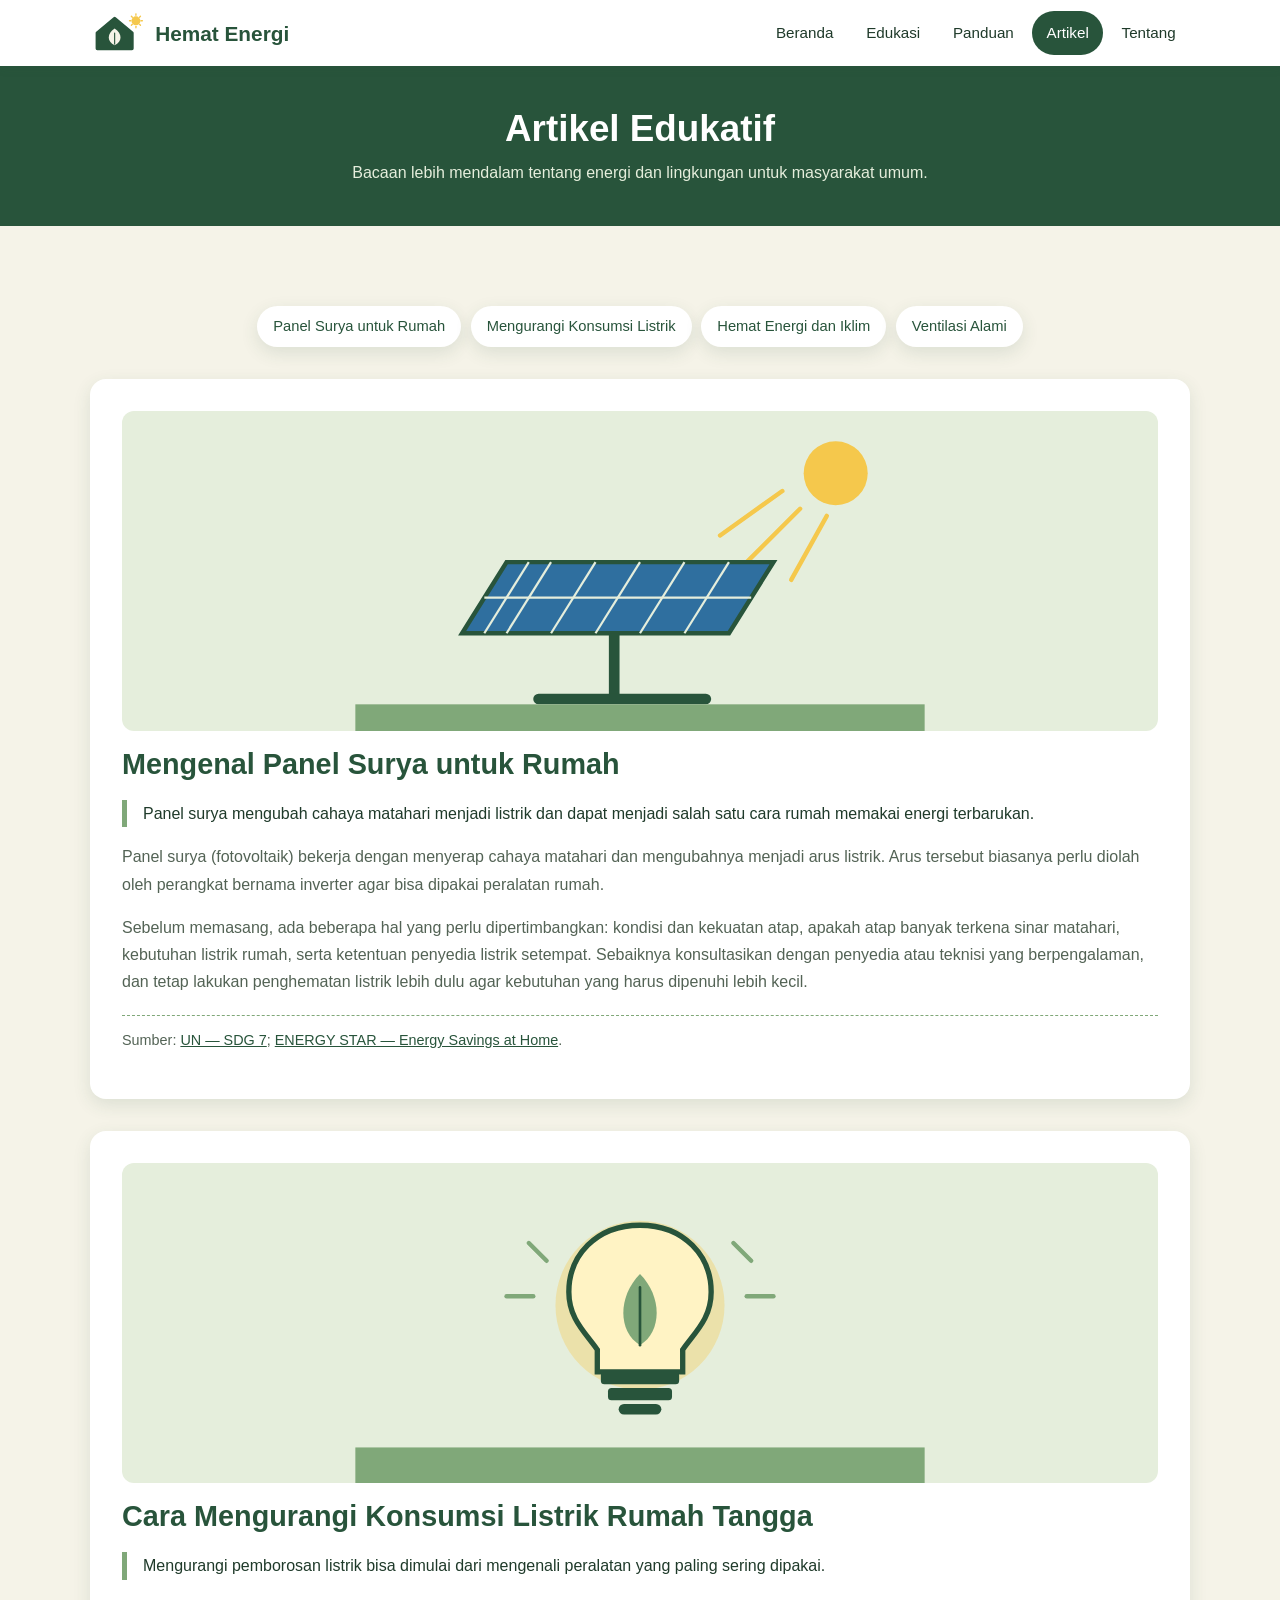
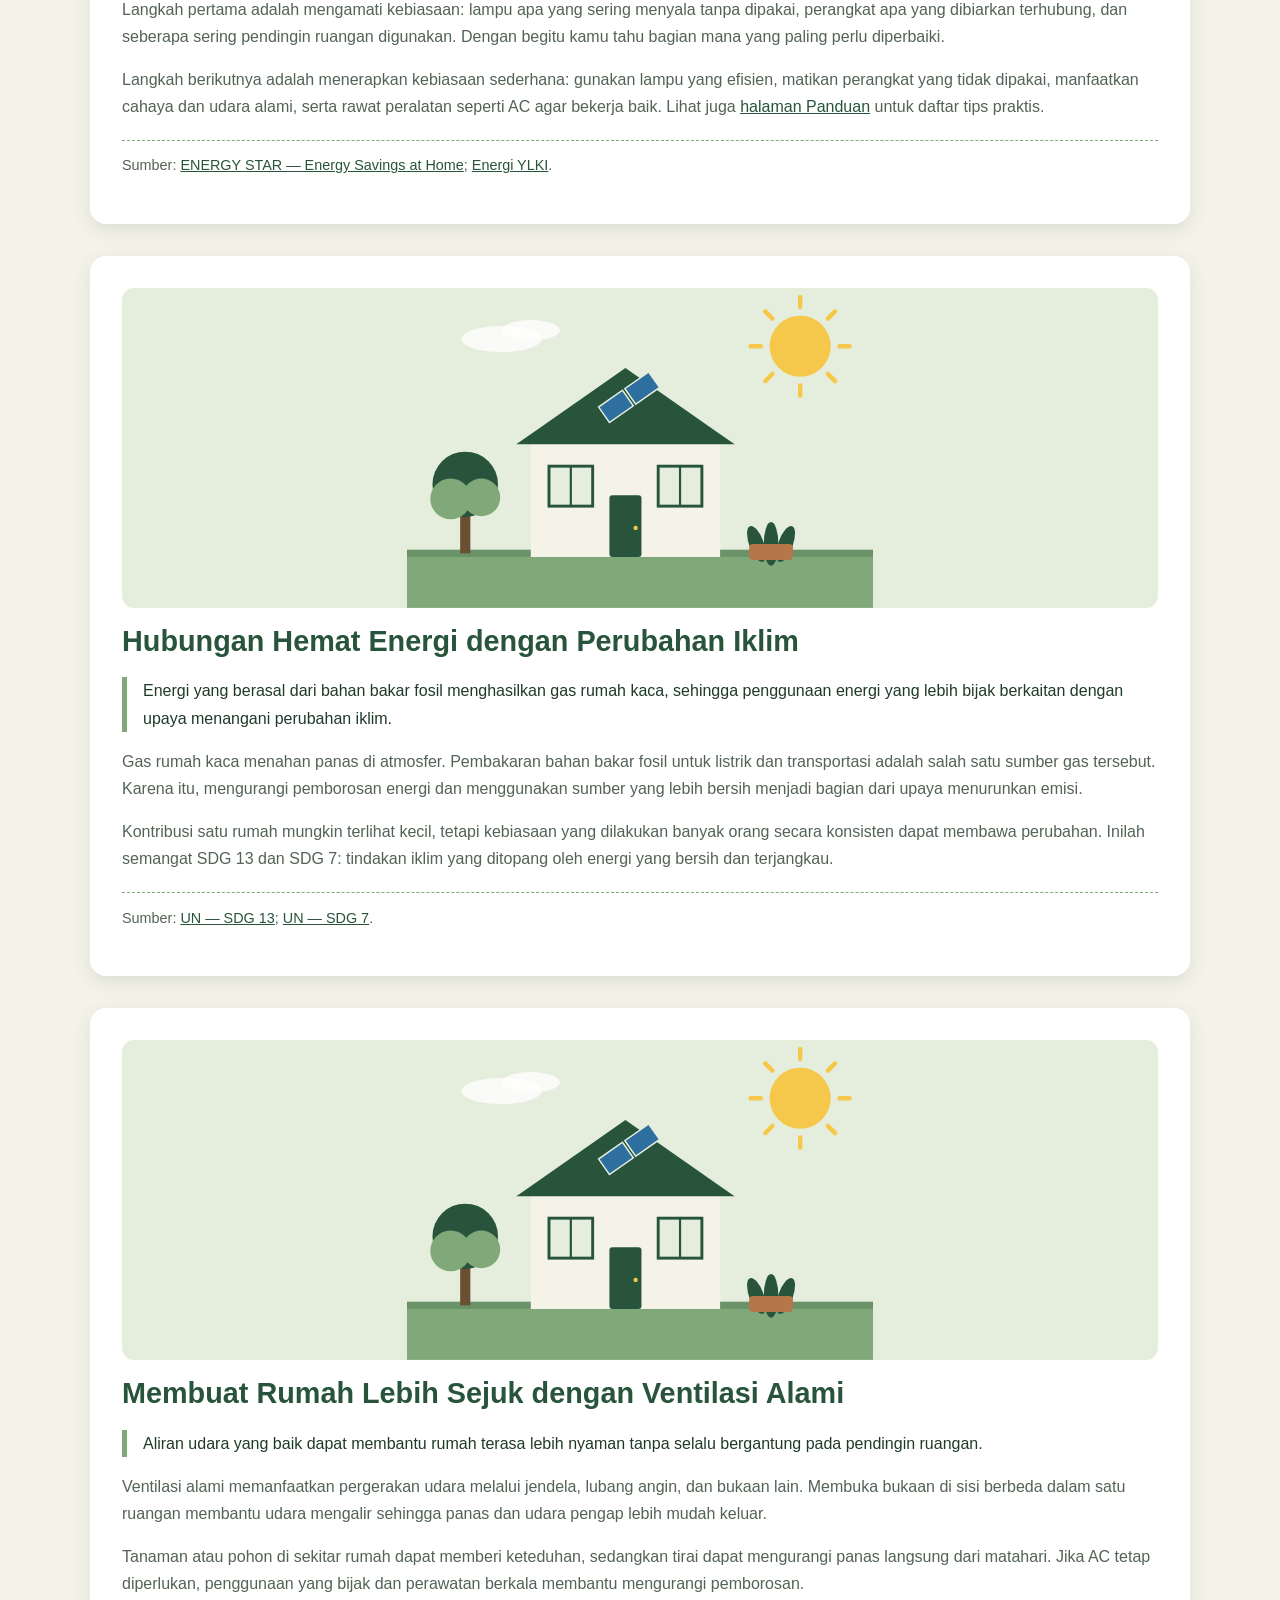
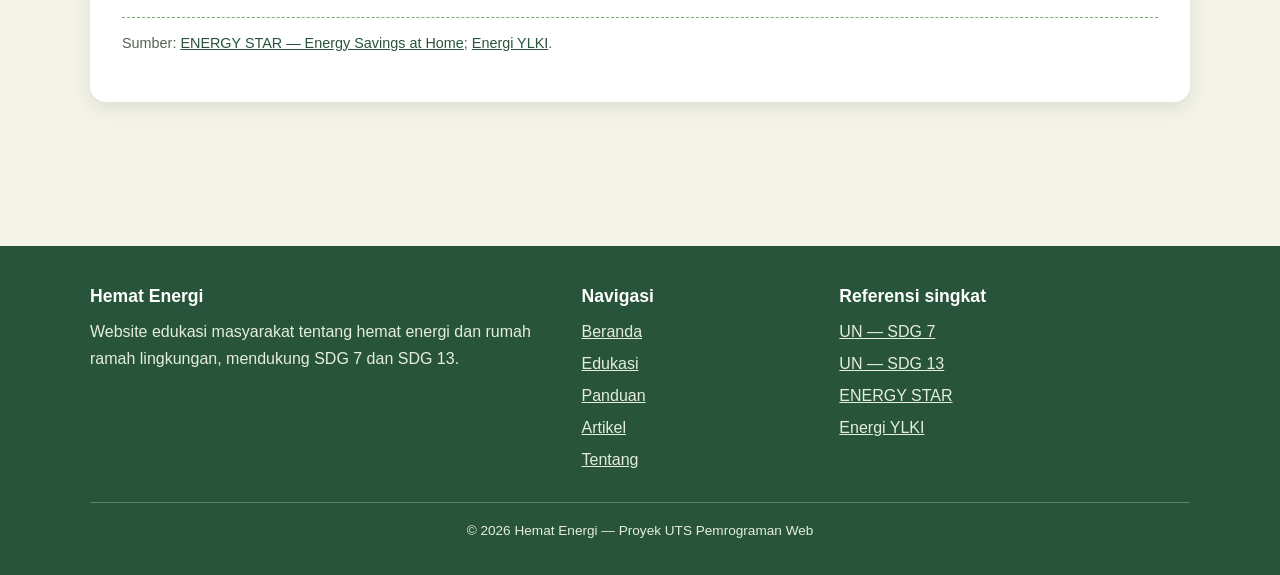
==== artikel.html @ 0019b397 "Add files via upload" ====
<!DOCTYPE html>
<html lang="id">
<head>
  <meta charset="UTF-8">
  <meta name="viewport" content="width=device-width, initial-scale=1.0">
  <meta name="description" content="Artikel edukatif: panel surya rumah, mengurangi konsumsi listrik, hemat energi dan perubahan iklim, ventilasi alami.">
  <title>Artikel — Hemat Energi</title>
  <link rel="icon" href="images/favicon.svg" type="image/svg+xml">
  <link rel="stylesheet" href="css/style.css">
</head>
<body>
  <a class="skip-link" href="#konten">Lewati ke konten utama</a>

  <header class="site-header">
    <div class="container header-inner">
      <a class="brand" href="index.html"><img src="images/logo.svg" alt="" width="56" height="40"><span>Hemat Energi</span></a>
      <nav aria-label="Navigasi utama">
        <ul class="nav-list">
          <li><a class="nav-link" href="index.html">Beranda</a></li>
          <li><a class="nav-link" href="edukasi.html">Edukasi</a></li>
          <li><a class="nav-link" href="panduan.html">Panduan</a></li>
          <li><a class="nav-link active" href="artikel.html" aria-current="page">Artikel</a></li>
          <li><a class="nav-link" href="tentang.html">Tentang</a></li>
        </ul>
      </nav>
    </div>
  </header>

  <main id="konten">
    <section class="page-banner">
      <div class="container">
        <h1>Artikel Edukatif</h1>
        <p>Bacaan lebih mendalam tentang energi dan lingkungan untuk masyarakat umum.</p>
      </div>
    </section>

    <section class="section">
      <div class="container">
        <ul class="toc" aria-label="Daftar artikel">
          <li><a href="#panel-surya">Panel Surya untuk Rumah</a></li>
          <li><a href="#kurangi-listrik">Mengurangi Konsumsi Listrik</a></li>
          <li><a href="#iklim">Hemat Energi dan Iklim</a></li>
          <li><a href="#ventilasi">Ventilasi Alami</a></li>
        </ul>

        <article class="article" id="panel-surya">
          <img src="images/solar-panel.svg" alt="Ilustrasi panel surya dengan sinar matahari" width="640" height="360" loading="lazy">
          <h2>Mengenal Panel Surya untuk Rumah</h2>
          <p class="summary">Panel surya mengubah cahaya matahari menjadi listrik dan dapat menjadi salah satu cara rumah memakai energi terbarukan.</p>
          <p>Panel surya (fotovoltaik) bekerja dengan menyerap cahaya matahari dan mengubahnya menjadi arus listrik. Arus tersebut biasanya perlu diolah oleh perangkat bernama inverter agar bisa dipakai peralatan rumah.</p>
          <p>Sebelum memasang, ada beberapa hal yang perlu dipertimbangkan: kondisi dan kekuatan atap, apakah atap banyak terkena sinar matahari, kebutuhan listrik rumah, serta ketentuan penyedia listrik setempat. Sebaiknya konsultasikan dengan penyedia atau teknisi yang berpengalaman, dan tetap lakukan penghematan listrik lebih dulu agar kebutuhan yang harus dipenuhi lebih kecil.</p>
          <p class="source">Sumber: <a href="https://sdgs.un.org/goals/goal7" target="_blank" rel="noopener">UN — SDG 7</a>; <a href="https://www.energystar.gov/saveathome" target="_blank" rel="noopener">ENERGY STAR — Energy Savings at Home</a>.</p>
        </article>

        <article class="article" id="kurangi-listrik">
          <img src="images/energy-saving.svg" alt="Ilustrasi lampu hemat energi dengan daun hijau" width="640" height="360" loading="lazy">
          <h2>Cara Mengurangi Konsumsi Listrik Rumah Tangga</h2>
          <p class="summary">Mengurangi pemborosan listrik bisa dimulai dari mengenali peralatan yang paling sering dipakai.</p>
          <p>Langkah pertama adalah mengamati kebiasaan: lampu apa yang sering menyala tanpa dipakai, perangkat apa yang dibiarkan terhubung, dan seberapa sering pendingin ruangan digunakan. Dengan begitu kamu tahu bagian mana yang paling perlu diperbaiki.</p>
          <p>Langkah berikutnya adalah menerapkan kebiasaan sederhana: gunakan lampu yang efisien, matikan perangkat yang tidak dipakai, manfaatkan cahaya dan udara alami, serta rawat peralatan seperti AC agar bekerja baik. Lihat juga <a href="panduan.html">halaman Panduan</a> untuk daftar tips praktis.</p>
          <p class="source">Sumber: <a href="https://www.energystar.gov/saveathome" target="_blank" rel="noopener">ENERGY STAR — Energy Savings at Home</a>; <a href="https://energi.ylki.or.id/" target="_blank" rel="noopener">Energi YLKI</a>.</p>
        </article>

        <article class="article" id="iklim">
          <img src="images/hero-house.svg" alt="Ilustrasi rumah ramah lingkungan dengan panel surya dan pohon" width="640" height="440" loading="lazy">
          <h2>Hubungan Hemat Energi dengan Perubahan Iklim</h2>
          <p class="summary">Energi yang berasal dari bahan bakar fosil menghasilkan gas rumah kaca, sehingga penggunaan energi yang lebih bijak berkaitan dengan upaya menangani perubahan iklim.</p>
          <p>Gas rumah kaca menahan panas di atmosfer. Pembakaran bahan bakar fosil untuk listrik dan transportasi adalah salah satu sumber gas tersebut. Karena itu, mengurangi pemborosan energi dan menggunakan sumber yang lebih bersih menjadi bagian dari upaya menurunkan emisi.</p>
          <p>Kontribusi satu rumah mungkin terlihat kecil, tetapi kebiasaan yang dilakukan banyak orang secara konsisten dapat membawa perubahan. Inilah semangat SDG 13 dan SDG 7: tindakan iklim yang ditopang oleh energi yang bersih dan terjangkau.</p>
          <p class="source">Sumber: <a href="https://sdgs.un.org/goals/goal13" target="_blank" rel="noopener">UN — SDG 13</a>; <a href="https://sdgs.un.org/goals/goal7" target="_blank" rel="noopener">UN — SDG 7</a>.</p>
        </article>

        <article class="article" id="ventilasi">
          <img src="images/hero-house.svg" alt="Ilustrasi rumah dengan jendela dan pepohonan di sekitarnya" width="640" height="440" loading="lazy">
          <h2>Membuat Rumah Lebih Sejuk dengan Ventilasi Alami</h2>
          <p class="summary">Aliran udara yang baik dapat membantu rumah terasa lebih nyaman tanpa selalu bergantung pada pendingin ruangan.</p>
          <p>Ventilasi alami memanfaatkan pergerakan udara melalui jendela, lubang angin, dan bukaan lain. Membuka bukaan di sisi berbeda dalam satu ruangan membantu udara mengalir sehingga panas dan udara pengap lebih mudah keluar.</p>
          <p>Tanaman atau pohon di sekitar rumah dapat memberi keteduhan, sedangkan tirai dapat mengurangi panas langsung dari matahari. Jika AC tetap diperlukan, penggunaan yang bijak dan perawatan berkala membantu mengurangi pemborosan.</p>
          <p class="source">Sumber: <a href="https://www.energystar.gov/saveathome" target="_blank" rel="noopener">ENERGY STAR — Energy Savings at Home</a>; <a href="https://energi.ylki.or.id/" target="_blank" rel="noopener">Energi YLKI</a>.</p>
        </article>
      </div>
    </section>
  </main>

  <footer class="site-footer">
    <div class="container">
      <div class="footer-grid">
        <div>
          <h2>Hemat Energi</h2>
          <p>Website edukasi masyarakat tentang hemat energi dan rumah ramah lingkungan, mendukung SDG 7 dan SDG 13.</p>
        </div>
        <nav aria-label="Navigasi footer">
          <h2>Navigasi</h2>
          <ul class="footer-links">
            <li><a href="index.html">Beranda</a></li>
            <li><a href="edukasi.html">Edukasi</a></li>
            <li><a href="panduan.html">Panduan</a></li>
            <li><a href="artikel.html">Artikel</a></li>
            <li><a href="tentang.html">Tentang</a></li>
          </ul>
        </nav>
        <div>
          <h2>Referensi singkat</h2>
          <ul class="footer-links">
            <li><a href="https://sdgs.un.org/goals/goal7" target="_blank" rel="noopener">UN — SDG 7</a></li>
            <li><a href="https://sdgs.un.org/goals/goal13" target="_blank" rel="noopener">UN — SDG 13</a></li>
            <li><a href="https://www.energystar.gov/saveathome" target="_blank" rel="noopener">ENERGY STAR</a></li>
            <li><a href="https://energi.ylki.or.id/" target="_blank" rel="noopener">Energi YLKI</a></li>
          </ul>
        </div>
      </div>
      <p class="footer-bottom">© 2026 Hemat Energi — Proyek UTS Pemrograman Web</p>
    </div>
  </footer>
</body>
</html>
---- css/style.css ----
/* ==========================================================
   Hemat Energi - style.css
   Pendekatan mobile-first: gaya dasar untuk layar kecil,
   lalu diperluas dengan media query min-width.
   ========================================================== */

/* 1. CSS VARIABLES: nilai desain yang dipakai berulang */
:root {
  --green-dark: #28543B;
  --green-leaf: #80A879;
  --green-light: #E5EEDC;
  --cream: #F5F3E8;
  --white: #FFFFFF;
  --text: #536355;
  --text-strong: #1F3A2A;
  --radius: 16px;
  --shadow: 0 6px 18px rgba(40, 84, 59, 0.12);
  --shadow-hover: 0 10px 24px rgba(40, 84, 59, 0.2);
  --font: "Poppins", Arial, Helvetica, sans-serif;
  --space: 1.25rem;
}

/* 2. RESET SEDERHANA */
*, *::before, *::after { box-sizing: border-box; }
html { scroll-behavior: smooth; }
body {
  margin: 0;
  font-family: var(--font);
  font-size: 1rem;
  line-height: 1.7;
  color: var(--text);
  background: var(--cream);
}
img { max-width: 100%; height: auto; display: block; }
h1, h2, h3 { color: var(--green-dark); line-height: 1.25; margin: 0 0 0.6em; }
h1 { font-size: 1.9rem; }
h2 { font-size: 1.5rem; }
h3 { font-size: 1.15rem; }
p { margin: 0 0 1em; }
a { color: var(--green-dark); }
ul { padding-left: 1.2rem; }

/* Fokus keyboard yang jelas */
a:focus-visible, button:focus-visible, summary:focus-visible, input:focus-visible {
  outline: 3px solid var(--green-dark);
  outline-offset: 3px;
  border-radius: 6px;
}

/* 3. LAYOUT UMUM */
.container { width: 100%; max-width: 1140px; margin: 0 auto; padding: 0 var(--space); }
.section { padding: 3rem 0; }
.section-alt { background: var(--green-light); }
.section-title { text-align: center; margin-bottom: 2rem; }
.section-title p { max-width: 640px; margin: 0 auto; }
.eyebrow {
  display: inline-block; font-size: 0.8rem; font-weight: 700; letter-spacing: 0.08em;
  text-transform: uppercase; color: var(--green-leaf); margin-bottom: 0.4rem;
}
.skip-link {
  position: absolute; left: -999px; top: 0; background: var(--green-dark);
  color: var(--white); padding: 0.6rem 1rem; z-index: 100;
}
.skip-link:focus { left: 0; }

/* 4. HEADER & NAVIGASI (Flexbox) */
.site-header {
  background: var(--white); position: sticky; top: 0; z-index: 50;
  box-shadow: 0 2px 10px rgba(40, 84, 59, 0.1);
}
.header-inner {
  display: flex; flex-direction: column; align-items: center; gap: 0.5rem; padding-top: 0.7rem; padding-bottom: 0.7rem;
}
.brand img { width: auto; height: 40px; }
.brand {
  display: flex; align-items: center; gap: 0.6rem; text-decoration: none;
  font-weight: 700; font-size: 1.3rem; color: var(--green-dark);
}
.nav-list {
  list-style: none; margin: 0; padding: 0;
  display: flex; flex-wrap: wrap; justify-content: center; gap: 0.25rem;
}
.nav-link {
  display: block; padding: 0.55rem 0.9rem; min-height: 44px; line-height: 1.7;
  text-decoration: none; font-weight: 500; font-size: 0.95rem;
  color: var(--text-strong); border-radius: 999px; transition: background 0.2s, color 0.2s;
}
.nav-link:hover { background: var(--green-light); }
.nav-link.active { background: var(--green-dark); color: var(--white); }

/* 5. TOMBOL */
.btn {
  display: inline-block; padding: 0.8rem 1.6rem; min-height: 44px;
  border-radius: 999px; font-weight: 600; text-decoration: none;
  border: 2px solid var(--green-dark); transition: transform 0.2s, background 0.2s, color 0.2s, box-shadow 0.2s;
}
.btn-primary { background: var(--green-dark); color: var(--white); }
.btn-primary:hover { background: #1d3f2c; transform: translateY(-2px); box-shadow: var(--shadow-hover); }
.btn-outline { background: transparent; color: var(--green-dark); }
.btn-outline:hover { background: var(--green-dark); color: var(--white); transform: translateY(-2px); }
.btn-row { display: flex; flex-wrap: wrap; gap: 0.8rem; margin-top: 1.2rem; }

/* 6. HERO (Grid) */
.hero { background: linear-gradient(180deg, var(--green-light), var(--cream)); padding: 2.5rem 0 3rem; }
.hero-grid { display: grid; grid-template-columns: 1fr; gap: 2rem; align-items: center; }
.hero h1 { font-size: 2.2rem; }
.hero p.lead { font-size: 1.1rem; }
.hero-img { border-radius: var(--radius); box-shadow: var(--shadow); background: var(--white); }

/* Banner judul halaman dalam */
.page-banner { background: var(--green-dark); color: var(--white); padding: 2.5rem 0; text-align: center; }
.page-banner h1 { color: var(--white); margin-bottom: 0.4rem; }
.page-banner p { margin: 0 auto; max-width: 640px; color: var(--green-light); }

/* 7. KARTU (Grid) */
.grid { display: grid; gap: 1.5rem; grid-template-columns: 1fr; }
.card {
  background: var(--white); border-radius: var(--radius); padding: 1.5rem;
  box-shadow: var(--shadow); transition: transform 0.25s, box-shadow 0.25s;
}
.card:hover { transform: translateY(-4px); box-shadow: var(--shadow-hover); }
.card-icon {
  display: inline-flex; align-items: center; justify-content: center;
  width: 56px; height: 56px; font-size: 1.7rem; border-radius: 50%;
  background: var(--green-light); margin-bottom: 0.8rem;
}
.card img { border-radius: 12px; margin-bottom: 1rem; width: 100%; }
.card p:last-child { margin-bottom: 0; }

/* Kartu SDG */
.sdg-card { border-left: 8px solid var(--green-leaf); }
.sdg-number {
  display: inline-block; background: var(--green-dark); color: var(--white);
  font-weight: 700; padding: 0.15rem 0.8rem; border-radius: 999px; font-size: 0.85rem; margin-bottom: 0.6rem;
}

/* Pengantar 2 kolom */
.split { display: grid; grid-template-columns: 1fr; gap: 2rem; align-items: center; }
.split img { border-radius: var(--radius); box-shadow: var(--shadow); background: var(--white); }

/* Ajakan bertindak */
.cta {
  background: var(--green-dark); color: var(--green-light); text-align: center;
  border-radius: var(--radius); padding: 2.5rem 1.5rem;
}
.cta h2 { color: var(--white); }

/* 8. HALAMAN PANDUAN */
.tip-group { margin-bottom: 2.5rem; }
.tip-group h2 { display: flex; align-items: center; gap: 0.6rem; }
.tip-card h3 { margin-bottom: 0.3rem; }

.checklist { list-style: none; padding: 0; margin: 0; }
.checklist li { margin-bottom: 0.4rem; }
.checklist label {
  display: flex; align-items: flex-start; gap: 0.8rem; background: var(--white);
  padding: 0.9rem 1rem; border-radius: 12px; box-shadow: var(--shadow); cursor: pointer; min-height: 44px;
}
.checklist input { width: 22px; height: 22px; margin-top: 0.2rem; accent-color: var(--green-dark); flex-shrink: 0; }
.checklist input:checked + span { text-decoration: line-through; color: var(--green-leaf); }
.note {
  background: var(--green-light); border-left: 6px solid var(--green-leaf);
  padding: 0.8rem 1rem; border-radius: 8px; font-size: 0.92rem; margin-top: 1rem;
}

/* 9. HALAMAN ARTIKEL */
.toc { display: flex; flex-wrap: wrap; gap: 0.6rem; justify-content: center; margin-bottom: 2rem; padding: 0; list-style: none; }
.toc a {
  display: block; padding: 0.5rem 1rem; background: var(--white); border-radius: 999px;
  text-decoration: none; box-shadow: var(--shadow); font-size: 0.92rem; transition: background 0.2s;
}
.toc a:hover { background: var(--green-light); }
.article {
  background: var(--white); border-radius: var(--radius); box-shadow: var(--shadow);
  padding: 1.5rem; margin-bottom: 2rem; scroll-margin-top: 150px;
}
.article img { border-radius: 12px; margin-bottom: 1rem; width: 100%; max-height: 320px; object-fit: contain; background: var(--green-light); }
.article .summary { font-weight: 500; color: var(--text-strong); border-left: 5px solid var(--green-leaf); padding-left: 1rem; }
.article .source { font-size: 0.9rem; border-top: 1px dashed var(--green-leaf); padding-top: 0.8rem; margin-top: 1.2rem; }

/* FAQ dengan details/summary */
details {
  background: var(--white); border-radius: 12px; box-shadow: var(--shadow);
  margin-bottom: 0.8rem; padding: 0 1.2rem;
}
summary { cursor: pointer; font-weight: 600; color: var(--green-dark); padding: 1rem 0; min-height: 44px; }
details[open] summary { border-bottom: 1px solid var(--green-light); margin-bottom: 0.8rem; }

/* 10. HALAMAN TENTANG */
.member-card { text-align: center; }
.avatar {
  width: 72px; height: 72px; border-radius: 50%; background: var(--green-light);
  display: flex; align-items: center; justify-content: center; font-size: 2rem; margin: 0 auto 0.8rem;
}
.table-wrap { overflow-x: auto; }
table { width: 100%; border-collapse: collapse; background: var(--white); border-radius: 12px; overflow: hidden; box-shadow: var(--shadow); }
th, td { text-align: left; padding: 0.8rem 1rem; border-bottom: 1px solid var(--green-light); vertical-align: top; }
th { background: var(--green-dark); color: var(--white); }
.ref-list li { margin-bottom: 0.6rem; overflow-wrap: anywhere; }

/* 11. FOOTER */
.site-footer { background: var(--green-dark); color: var(--green-light); padding: 2.5rem 0 1.2rem; margin-top: 3rem; }
.site-footer h2 { color: var(--white); font-size: 1.1rem; }
.site-footer a { color: var(--green-light); }
.site-footer a:hover { color: var(--white); }
.footer-grid { display: grid; grid-template-columns: 1fr; gap: 1.5rem; }
.footer-links { list-style: none; padding: 0; margin: 0; }
.footer-links li { margin-bottom: 0.3rem; }
.footer-bottom { border-top: 1px solid rgba(229, 238, 220, 0.3); margin-top: 1.5rem; padding-top: 1rem; font-size: 0.85rem; text-align: center; }
.site-footer .container > .footer-grid a { overflow-wrap: anywhere; }

/* ==========================================================
   MEDIA QUERIES
   ========================================================== */

/* Tablet (>= 768px) */
@media (min-width: 768px) {
  h1 { font-size: 2.3rem; }
  h2 { font-size: 1.8rem; }
  .header-inner { flex-direction: row; justify-content: space-between; }
  .grid-2 { grid-template-columns: repeat(2, 1fr); }
  .grid-3 { grid-template-columns: repeat(2, 1fr); }
  .grid-4 { grid-template-columns: repeat(2, 1fr); }
  .split { grid-template-columns: 1fr 1fr; }
  .footer-grid { grid-template-columns: repeat(2, 1fr); }
  .article { padding: 2rem; }
  .hero h1 { font-size: 2.6rem; }
}

/* Desktop (>= 1024px) */
@media (min-width: 1024px) {
  .hero-grid { grid-template-columns: 1.1fr 1fr; }
  .hero h1 { font-size: 3rem; }
  .grid-3 { grid-template-columns: repeat(3, 1fr); }
  .grid-4 { grid-template-columns: repeat(4, 1fr); }
  .footer-grid { grid-template-columns: 2fr 1fr 1.5fr; }
  .section { padding: 4rem 0; }
}

/* Layar sangat kecil (<= 380px) */
@media (max-width: 380px) {
  .hero h1 { font-size: 1.9rem; }
  .nav-link { padding: 0.5rem 0.7rem; font-size: 0.9rem; }
}

/* ==========================================================
   TRANSISI & ANIMASI HALUS (CSS murni, tanpa JavaScript)
   ========================================================== */

/* Keyframes dasar: muncul sambil naik sedikit */
@keyframes fade-in {
  from { opacity: 0; }
  to   { opacity: 1; }
}
/* Memakai properti `translate` dan `scale` (bukan `transform`) agar tidak
   menimpa efek hover kartu yang memakai `transform`. */
@keyframes fade-up {
  from { opacity: 0; translate: 0 24px; }
  to   { opacity: 1; translate: 0 0; }
}
@keyframes fade-scale {
  from { opacity: 0; scale: 0.96; }
  to   { opacity: 1; scale: 1; }
}

/* Halaman muncul perlahan saat dibuka */
body { animation: fade-in 0.5s ease-out both; }

/* Hero: elemen muncul berurutan */
.hero .eyebrow,
.hero h1,
.hero p.lead,
.hero .btn-row,
.page-banner h1,
.page-banner p { animation: fade-up 0.7s ease-out both; }
.hero .eyebrow { animation-delay: 0.05s; }
.hero h1, .page-banner h1 { animation-delay: 0.15s; }
.hero p.lead, .page-banner p { animation-delay: 0.3s; }
.hero .btn-row { animation-delay: 0.45s; }
.hero-img { animation: fade-scale 0.9s ease-out 0.3s both; }

/* Transisi pada elemen interaktif */
.nav-link { transition: background 0.3s ease, color 0.3s ease, transform 0.2s ease; }
.nav-link:hover { transform: translateY(-1px); }
.brand img { transition: transform 0.4s ease; }
.brand:hover img { transform: rotate(-8deg) scale(1.08); }
.card-icon { transition: transform 0.3s ease, background 0.3s ease; }
.card:hover .card-icon { transform: scale(1.1) rotate(-4deg); background: var(--green-leaf); }
.card img, .split img, .article img { transition: transform 0.5s ease; }
.card:hover img { transform: scale(1.03); }
.toc a { transition: background 0.25s ease, transform 0.25s ease; }
.toc a:hover { transform: translateY(-2px); }
.checklist label { transition: background 0.25s ease, transform 0.2s ease; }
.checklist label:hover { background: var(--green-light); transform: translateX(4px); }
.checklist span { transition: color 0.3s ease; }
.site-footer a { transition: color 0.2s ease; }
.btn:active { transform: translateY(0) scale(0.98); }

/* FAQ: tanda panah berputar saat dibuka */
summary { list-style: none; display: flex; justify-content: space-between; align-items: center; gap: 1rem; }
summary::-webkit-details-marker { display: none; }
summary::after {
  content: "+"; font-size: 1.4rem; line-height: 1; color: var(--green-leaf);
  transition: transform 0.3s ease;
}
details[open] summary::after { transform: rotate(45deg); }

/* FAQ: isi membuka dengan halus (browser yang mendukung; lainnya tetap berfungsi biasa) */
@supports (interpolate-size: allow-keywords) {
  details { interpolate-size: allow-keywords; }
  details::details-content {
    block-size: 0; overflow: clip; opacity: 0;
    transition: block-size 0.35s ease, opacity 0.35s ease, content-visibility 0.35s allow-discrete;
  }
  details[open]::details-content { block-size: auto; opacity: 1; }
}

/* Konten muncul saat di-scroll (browser yang mendukung scroll-driven animation) */
@supports (animation-timeline: view()) {
  .section-title,
  .card,
  .article,
  .split > *,
  .cta,
  .checklist li,
  .tip-group > h2 {
    animation: fade-up linear both;
    animation-timeline: view();
    animation-range: entry 0% entry 35%;
  }
  /* Elemen di bagian atas halaman yang sudah terlihat tetap tampil normal */
  .hero .card, .page-banner .card { animation: none; }
}

/* Hormati preferensi pengurangan animasi */
@media (prefers-reduced-motion: reduce) {
  *, *::before, *::after {
    transition: none !important;
    animation: none !important;
    scroll-behavior: auto !important;
  }
}
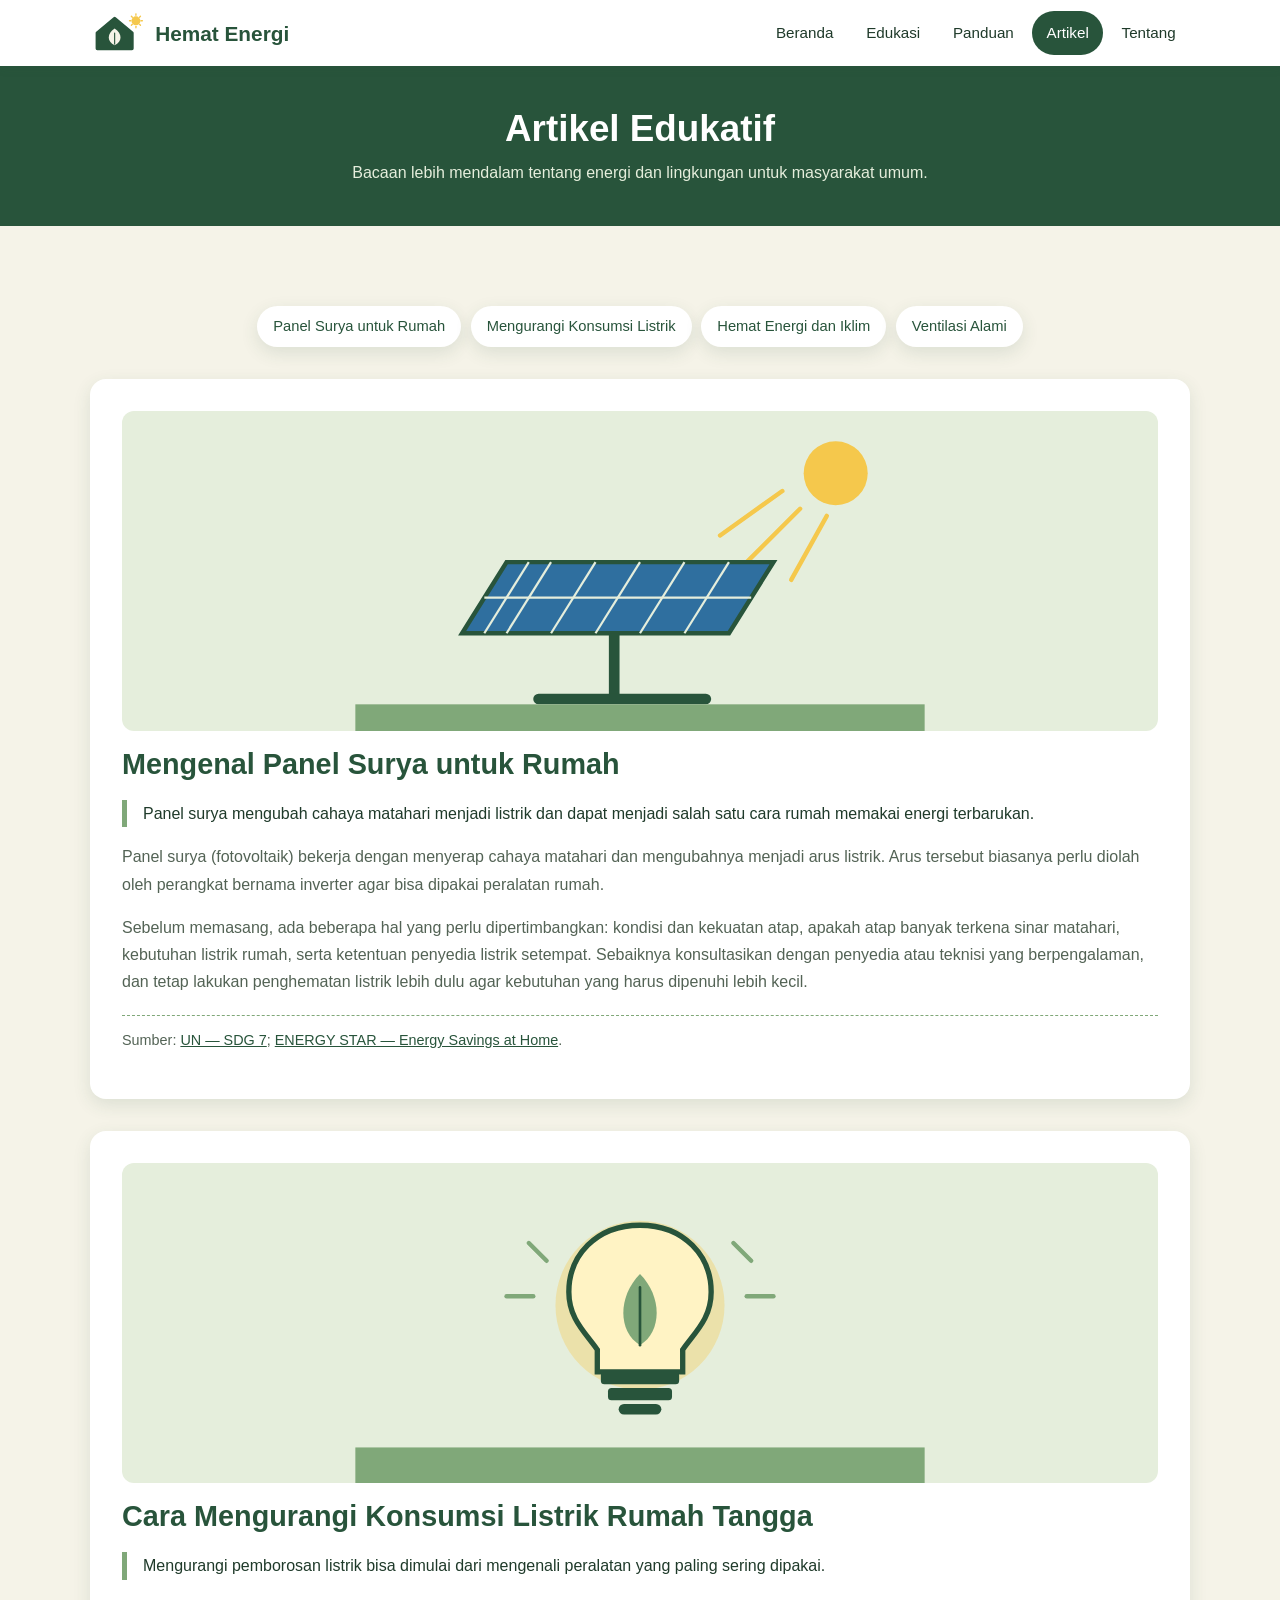
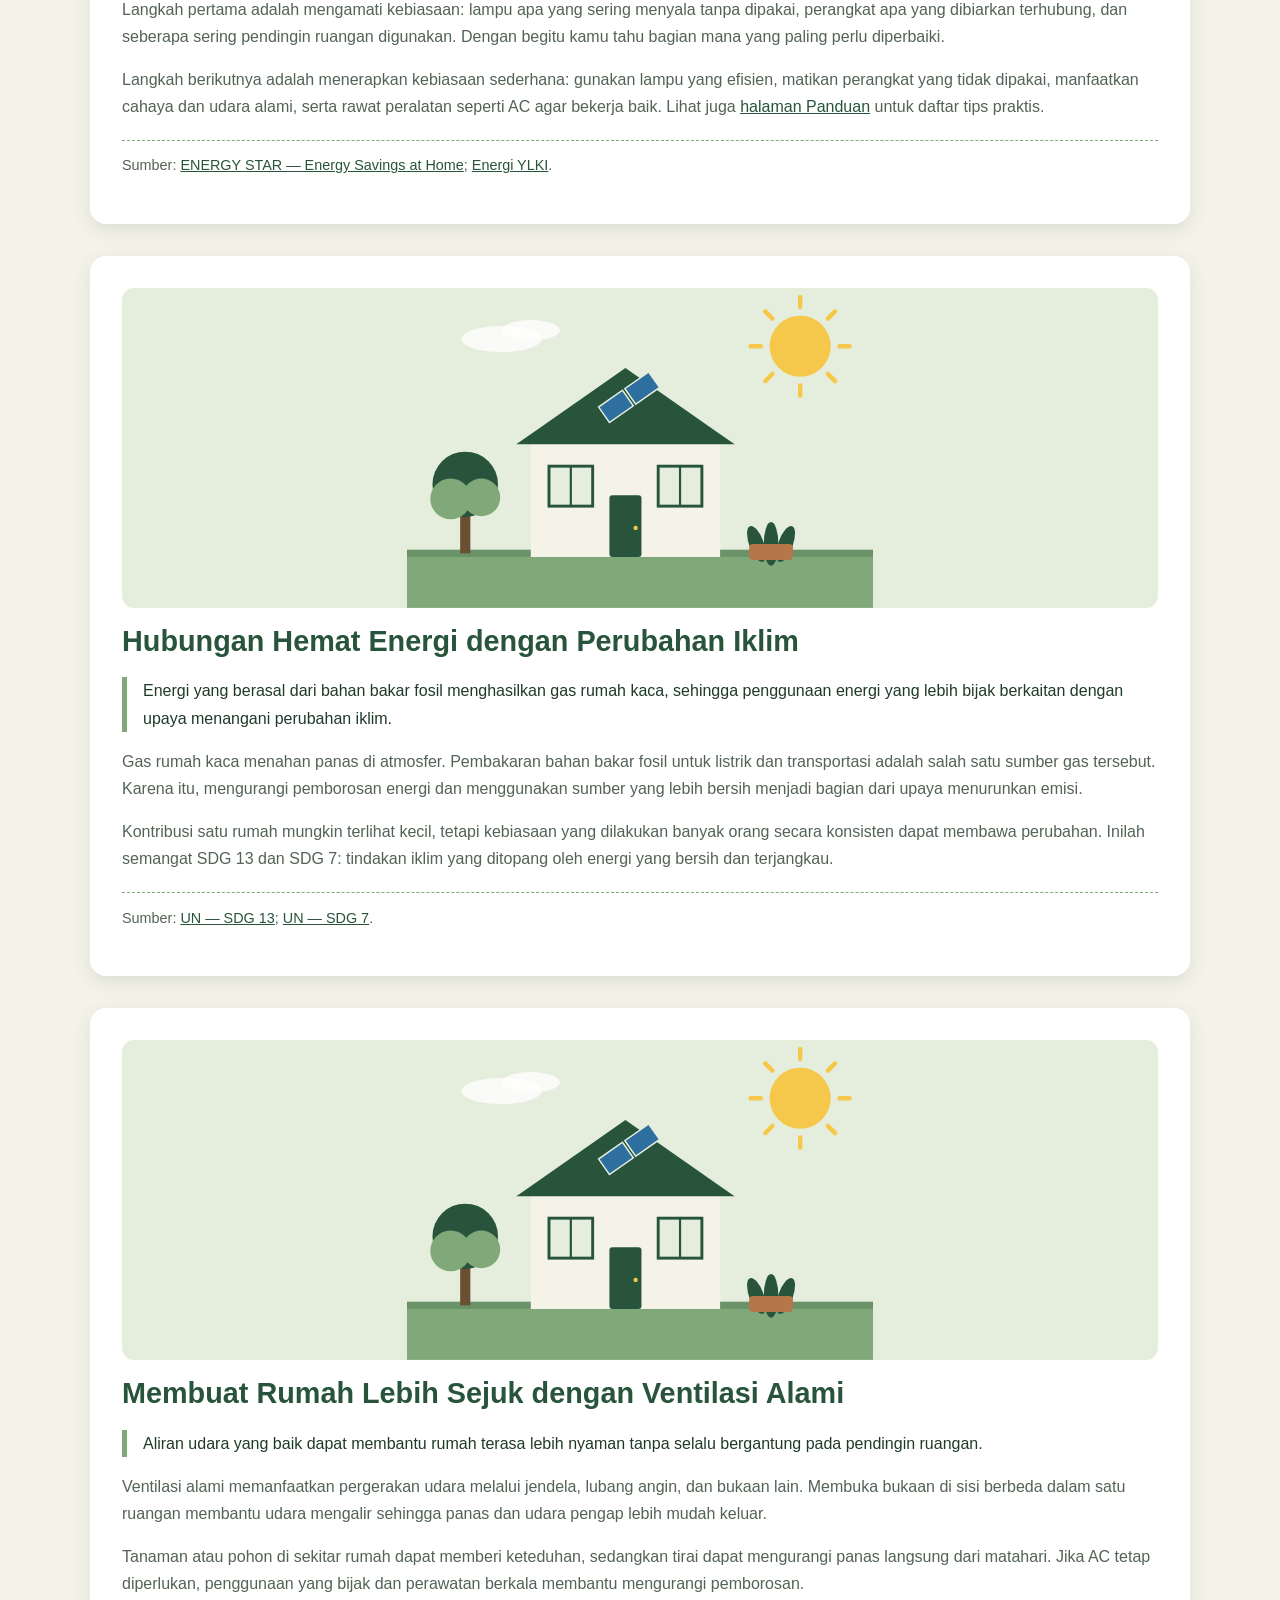
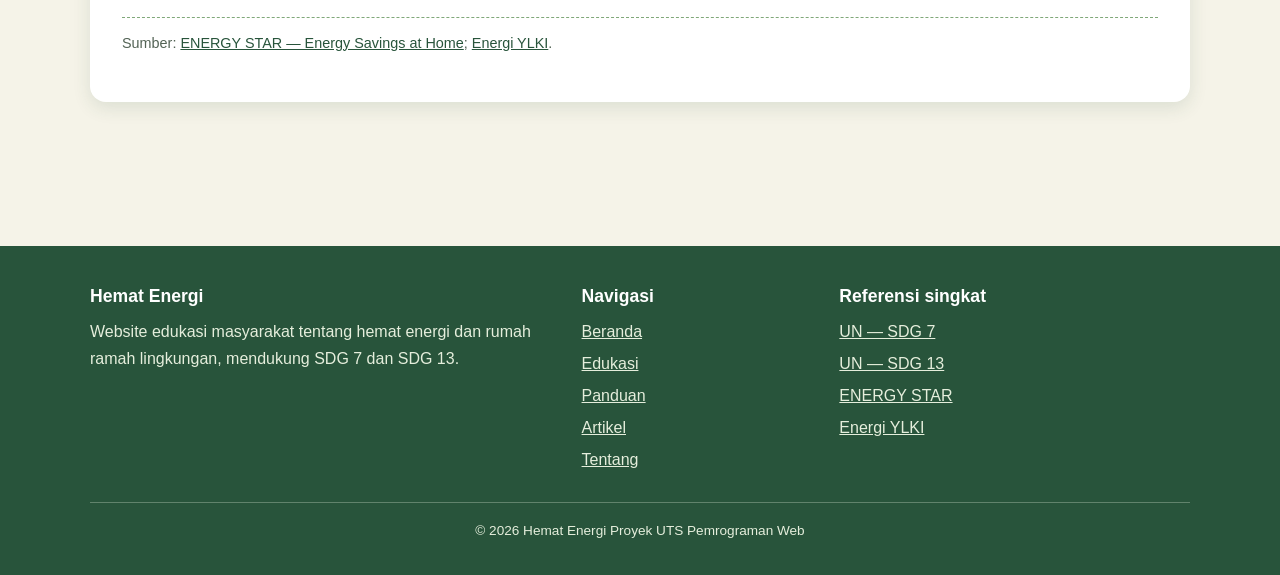
==== commit 9625e061: "artikel.html" ====
--- a/artikel.html
+++ b/artikel.html
@@ -4,7 +4,7 @@
   <meta charset="UTF-8">
   <meta name="viewport" content="width=device-width, initial-scale=1.0">
   <meta name="description" content="Artikel edukatif: panel surya rumah, mengurangi konsumsi listrik, hemat energi dan perubahan iklim, ventilasi alami.">
-  <title>Artikel — Hemat Energi</title>
+  <title>Artikel Hemat Energi</title>
   <link rel="icon" href="images/favicon.svg" type="image/svg+xml">
   <link rel="stylesheet" href="css/style.css">
 </head>
@@ -109,7 +109,7 @@
           </ul>
         </div>
       </div>
-      <p class="footer-bottom">© 2026 Hemat Energi — Proyek UTS Pemrograman Web</p>
+      <p class="footer-bottom">© 2026 Hemat Energi Proyek UTS Pemrograman Web</p>
     </div>
   </footer>
 </body>
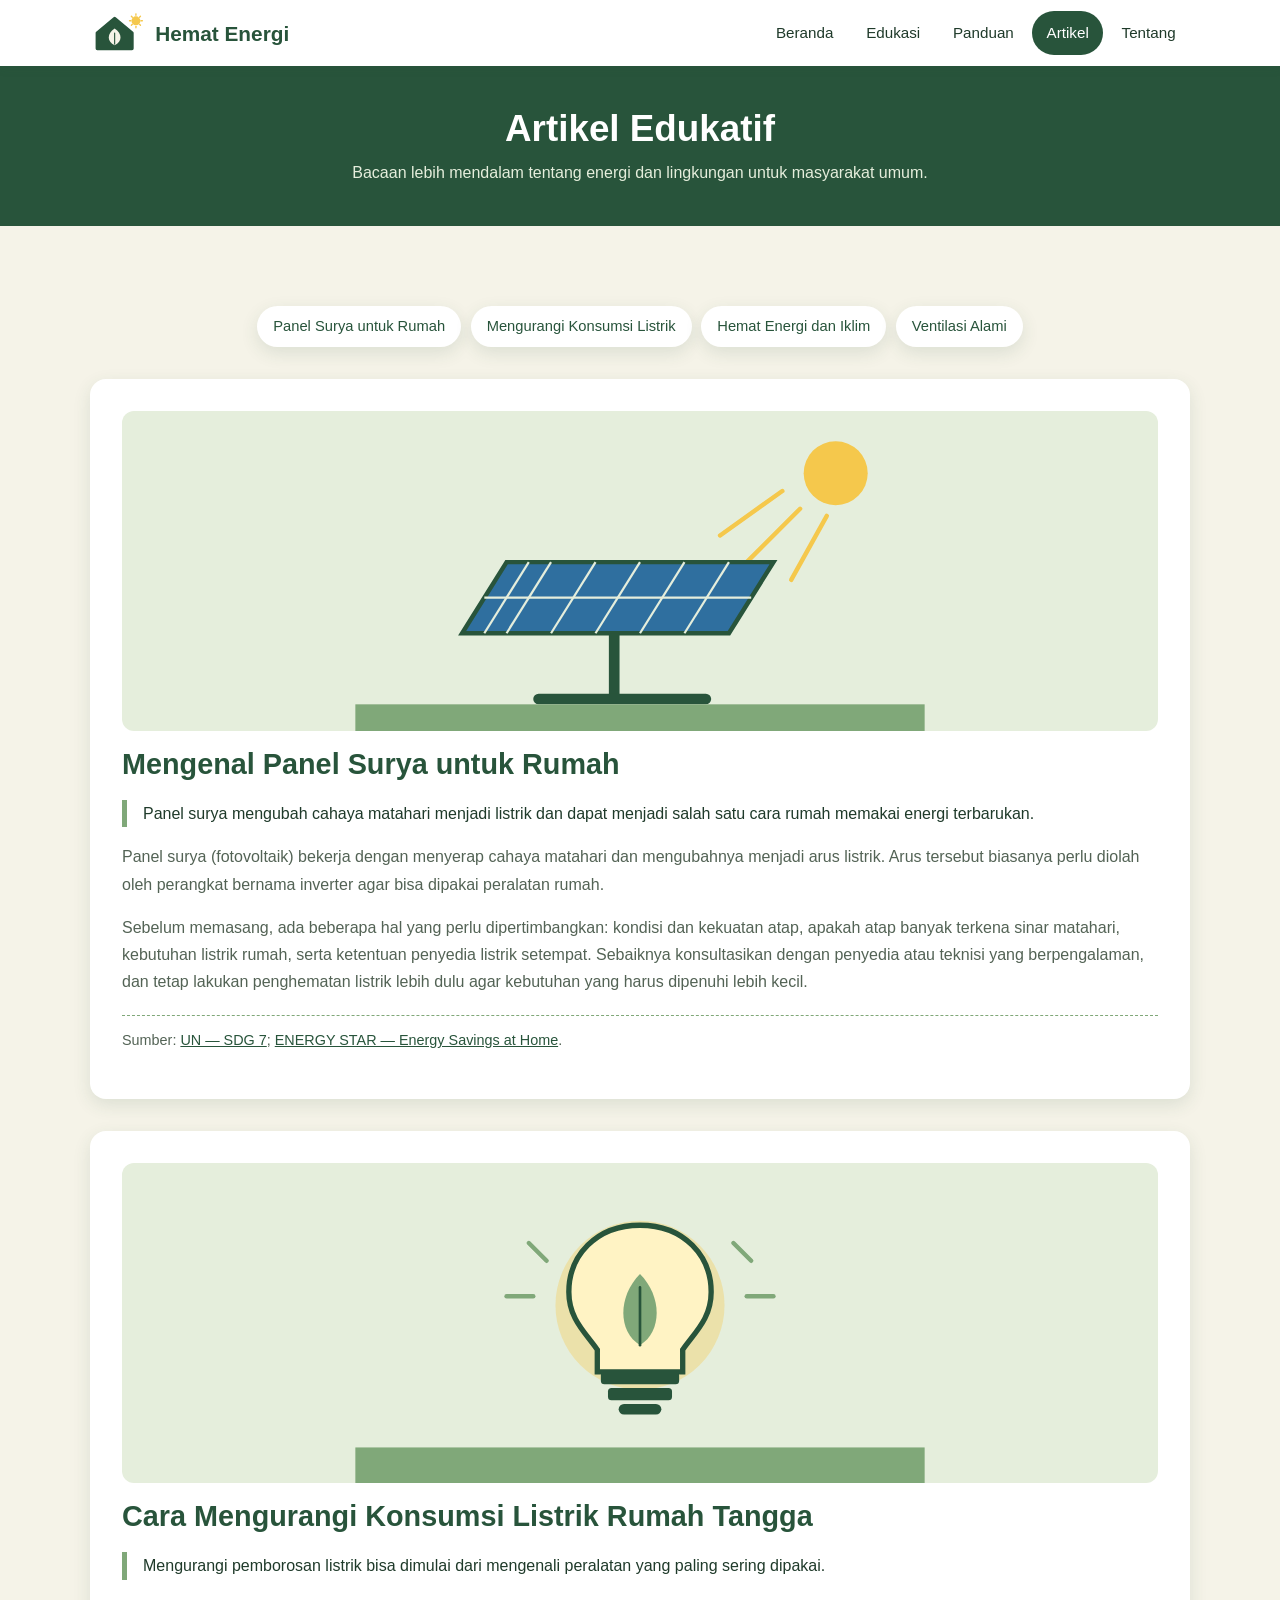
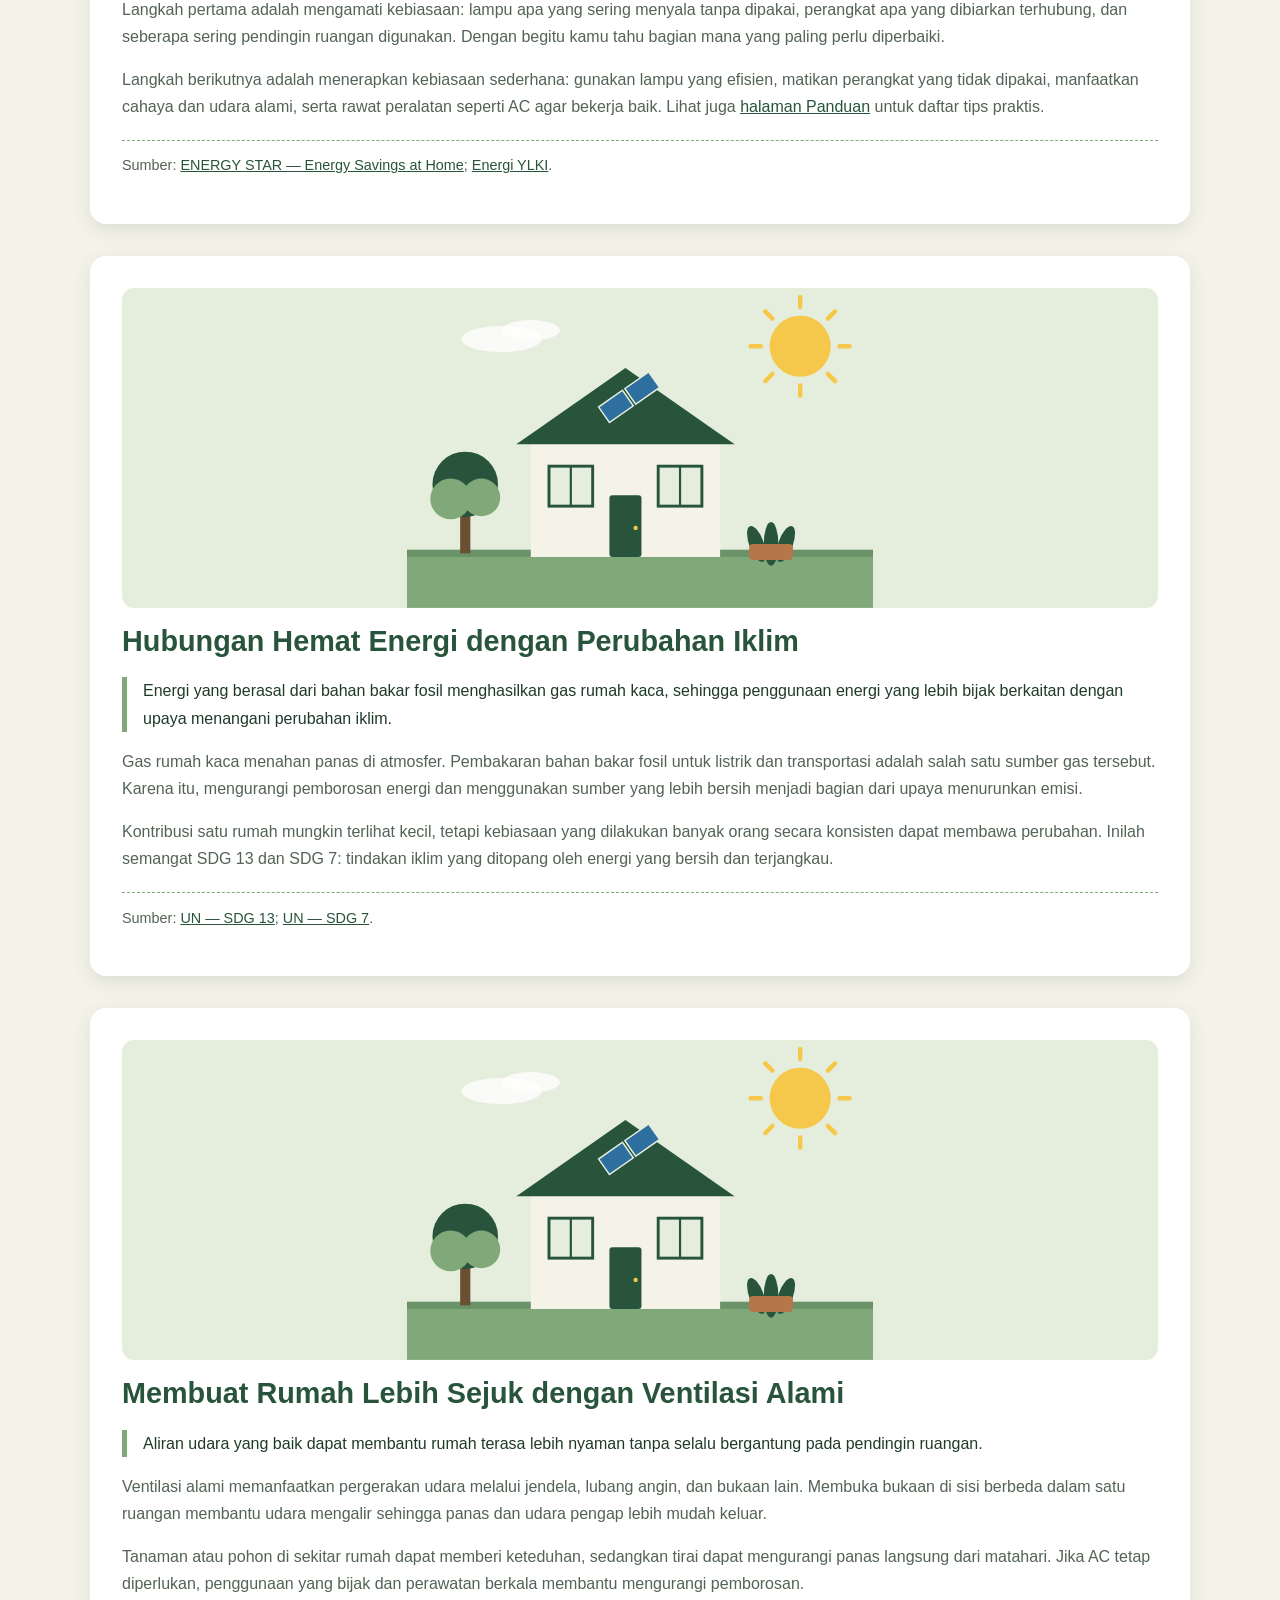
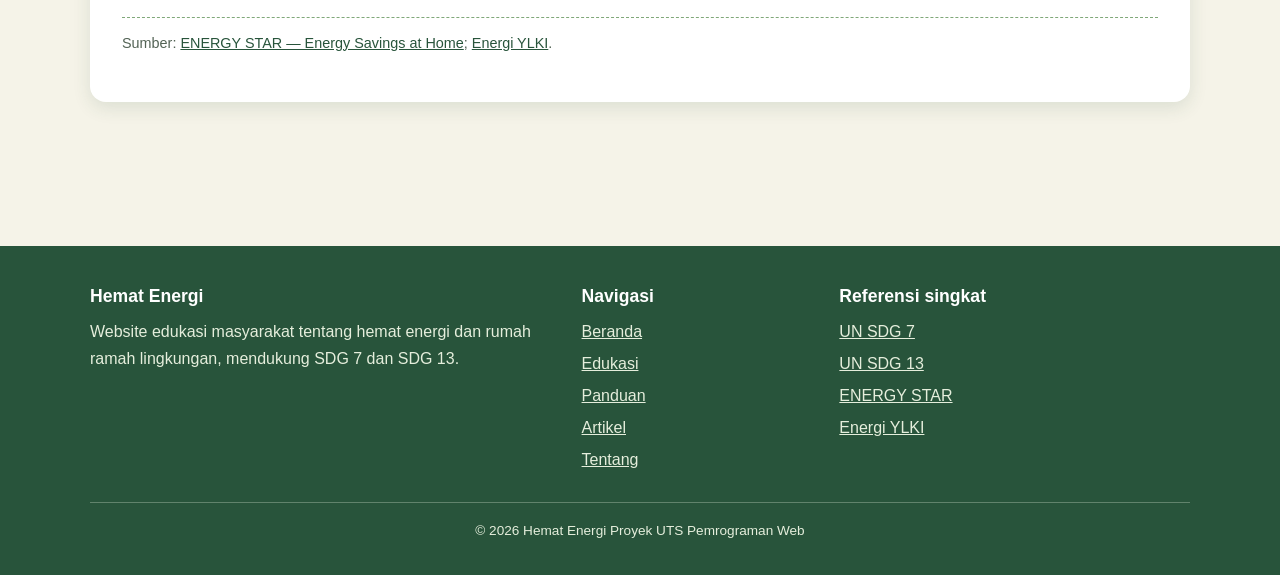
==== commit 705414f5: "artikel.html" ====
--- a/artikel.html
+++ b/artikel.html
@@ -102,8 +102,8 @@
         <div>
           <h2>Referensi singkat</h2>
           <ul class="footer-links">
-            <li><a href="https://sdgs.un.org/goals/goal7" target="_blank" rel="noopener">UN — SDG 7</a></li>
-            <li><a href="https://sdgs.un.org/goals/goal13" target="_blank" rel="noopener">UN — SDG 13</a></li>
+            <li><a href="https://sdgs.un.org/goals/goal7" target="_blank" rel="noopener">UN SDG 7</a></li>
+            <li><a href="https://sdgs.un.org/goals/goal13" target="_blank" rel="noopener">UN SDG 13</a></li>
             <li><a href="https://www.energystar.gov/saveathome" target="_blank" rel="noopener">ENERGY STAR</a></li>
             <li><a href="https://energi.ylki.or.id/" target="_blank" rel="noopener">Energi YLKI</a></li>
           </ul>
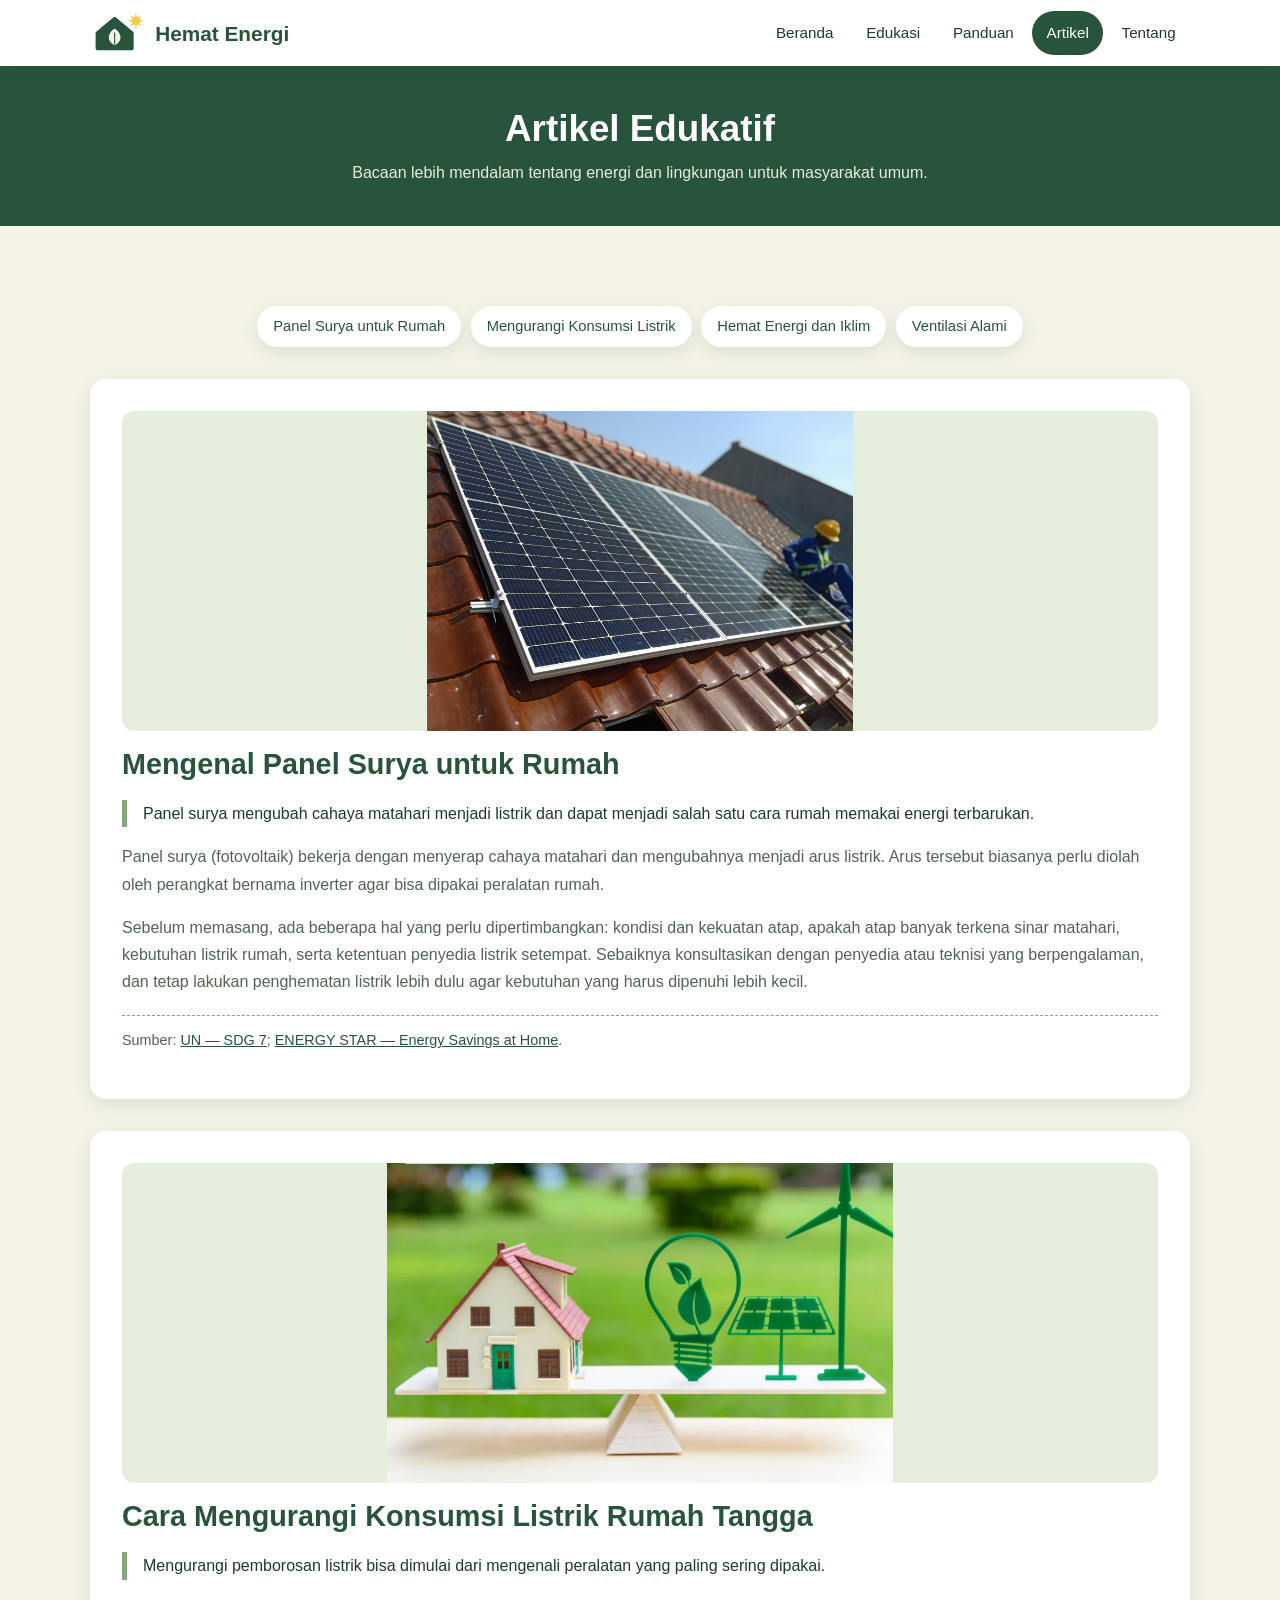
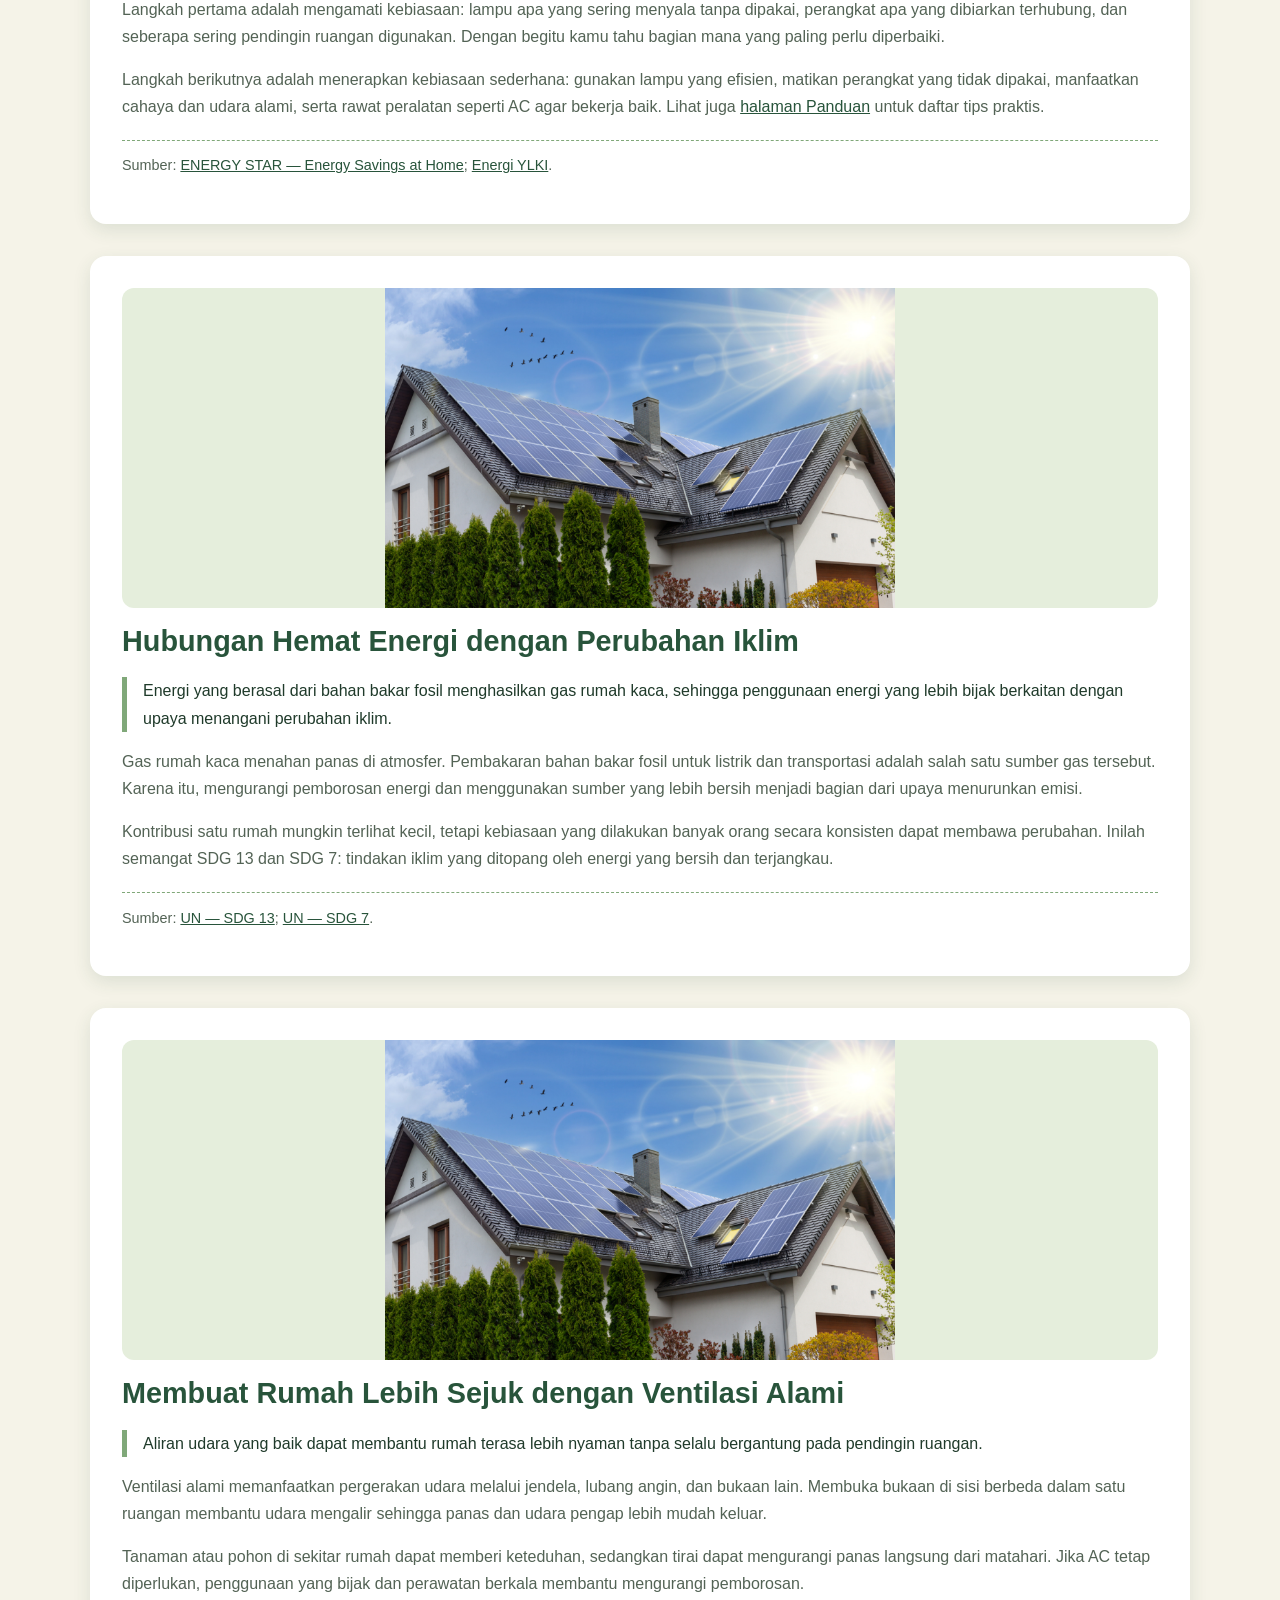
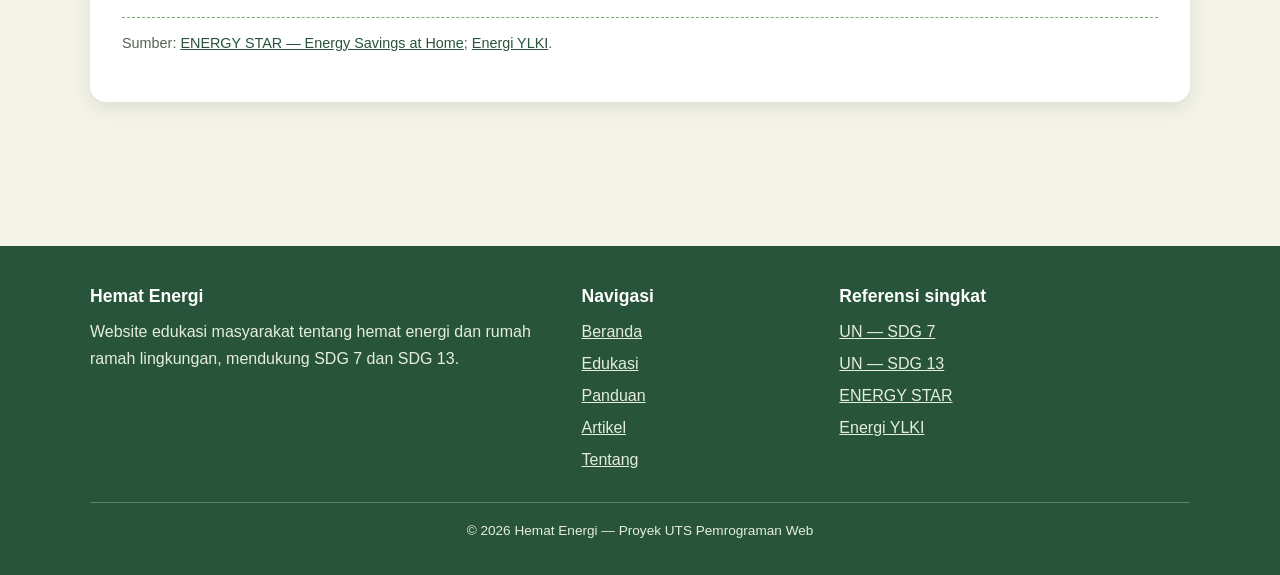
==== commit 16432630: "artikel.html" ====
--- a/artikel.html
+++ b/artikel.html
@@ -4,7 +4,7 @@
   <meta charset="UTF-8">
   <meta name="viewport" content="width=device-width, initial-scale=1.0">
   <meta name="description" content="Artikel edukatif: panel surya rumah, mengurangi konsumsi listrik, hemat energi dan perubahan iklim, ventilasi alami.">
-  <title>Artikel Hemat Energi</title>
+  <title>Artikel — Hemat Energi</title>
   <link rel="icon" href="images/favicon.svg" type="image/svg+xml">
   <link rel="stylesheet" href="css/style.css">
 </head>
@@ -44,7 +44,7 @@
         </ul>
 
         <article class="article" id="panel-surya">
-          <img src="images/solar-panel.svg" alt="Ilustrasi panel surya dengan sinar matahari" width="640" height="360" loading="lazy">
+          <img src="images/solar-panel.png" alt="Ilustrasi panel surya dengan sinar matahari" width="640" height="360" loading="lazy">
           <h2>Mengenal Panel Surya untuk Rumah</h2>
           <p class="summary">Panel surya mengubah cahaya matahari menjadi listrik dan dapat menjadi salah satu cara rumah memakai energi terbarukan.</p>
           <p>Panel surya (fotovoltaik) bekerja dengan menyerap cahaya matahari dan mengubahnya menjadi arus listrik. Arus tersebut biasanya perlu diolah oleh perangkat bernama inverter agar bisa dipakai peralatan rumah.</p>
@@ -53,7 +53,7 @@
         </article>
 
         <article class="article" id="kurangi-listrik">
-          <img src="images/energy-saving.svg" alt="Ilustrasi lampu hemat energi dengan daun hijau" width="640" height="360" loading="lazy">
+          <img src="images/energy-saving.png" alt="Ilustrasi lampu hemat energi dengan daun hijau" width="640" height="360" loading="lazy">
           <h2>Cara Mengurangi Konsumsi Listrik Rumah Tangga</h2>
           <p class="summary">Mengurangi pemborosan listrik bisa dimulai dari mengenali peralatan yang paling sering dipakai.</p>
           <p>Langkah pertama adalah mengamati kebiasaan: lampu apa yang sering menyala tanpa dipakai, perangkat apa yang dibiarkan terhubung, dan seberapa sering pendingin ruangan digunakan. Dengan begitu kamu tahu bagian mana yang paling perlu diperbaiki.</p>
@@ -62,7 +62,7 @@
         </article>
 
         <article class="article" id="iklim">
-          <img src="images/hero-house.svg" alt="Ilustrasi rumah ramah lingkungan dengan panel surya dan pohon" width="640" height="440" loading="lazy">
+          <img src="images/rumah-hemat-energi.png" alt="Ilustrasi rumah ramah lingkungan dengan panel surya dan pohon" width="640" height="440" loading="lazy">
           <h2>Hubungan Hemat Energi dengan Perubahan Iklim</h2>
           <p class="summary">Energi yang berasal dari bahan bakar fosil menghasilkan gas rumah kaca, sehingga penggunaan energi yang lebih bijak berkaitan dengan upaya menangani perubahan iklim.</p>
           <p>Gas rumah kaca menahan panas di atmosfer. Pembakaran bahan bakar fosil untuk listrik dan transportasi adalah salah satu sumber gas tersebut. Karena itu, mengurangi pemborosan energi dan menggunakan sumber yang lebih bersih menjadi bagian dari upaya menurunkan emisi.</p>
@@ -71,7 +71,7 @@
         </article>
 
         <article class="article" id="ventilasi">
-          <img src="images/hero-house.svg" alt="Ilustrasi rumah dengan jendela dan pepohonan di sekitarnya" width="640" height="440" loading="lazy">
+          <img src="images/rumah-hemat-energi.png" alt="Ilustrasi rumah dengan jendela dan pepohonan di sekitarnya" width="640" height="440" loading="lazy">
           <h2>Membuat Rumah Lebih Sejuk dengan Ventilasi Alami</h2>
           <p class="summary">Aliran udara yang baik dapat membantu rumah terasa lebih nyaman tanpa selalu bergantung pada pendingin ruangan.</p>
           <p>Ventilasi alami memanfaatkan pergerakan udara melalui jendela, lubang angin, dan bukaan lain. Membuka bukaan di sisi berbeda dalam satu ruangan membantu udara mengalir sehingga panas dan udara pengap lebih mudah keluar.</p>
@@ -102,14 +102,14 @@
         <div>
           <h2>Referensi singkat</h2>
           <ul class="footer-links">
-            <li><a href="https://sdgs.un.org/goals/goal7" target="_blank" rel="noopener">UN SDG 7</a></li>
-            <li><a href="https://sdgs.un.org/goals/goal13" target="_blank" rel="noopener">UN SDG 13</a></li>
+            <li><a href="https://sdgs.un.org/goals/goal7" target="_blank" rel="noopener">UN — SDG 7</a></li>
+            <li><a href="https://sdgs.un.org/goals/goal13" target="_blank" rel="noopener">UN — SDG 13</a></li>
             <li><a href="https://www.energystar.gov/saveathome" target="_blank" rel="noopener">ENERGY STAR</a></li>
             <li><a href="https://energi.ylki.or.id/" target="_blank" rel="noopener">Energi YLKI</a></li>
           </ul>
         </div>
       </div>
-      <p class="footer-bottom">© 2026 Hemat Energi Proyek UTS Pemrograman Web</p>
+      <p class="footer-bottom">© 2026 Hemat Energi — Proyek UTS Pemrograman Web</p>
     </div>
   </footer>
 </body>
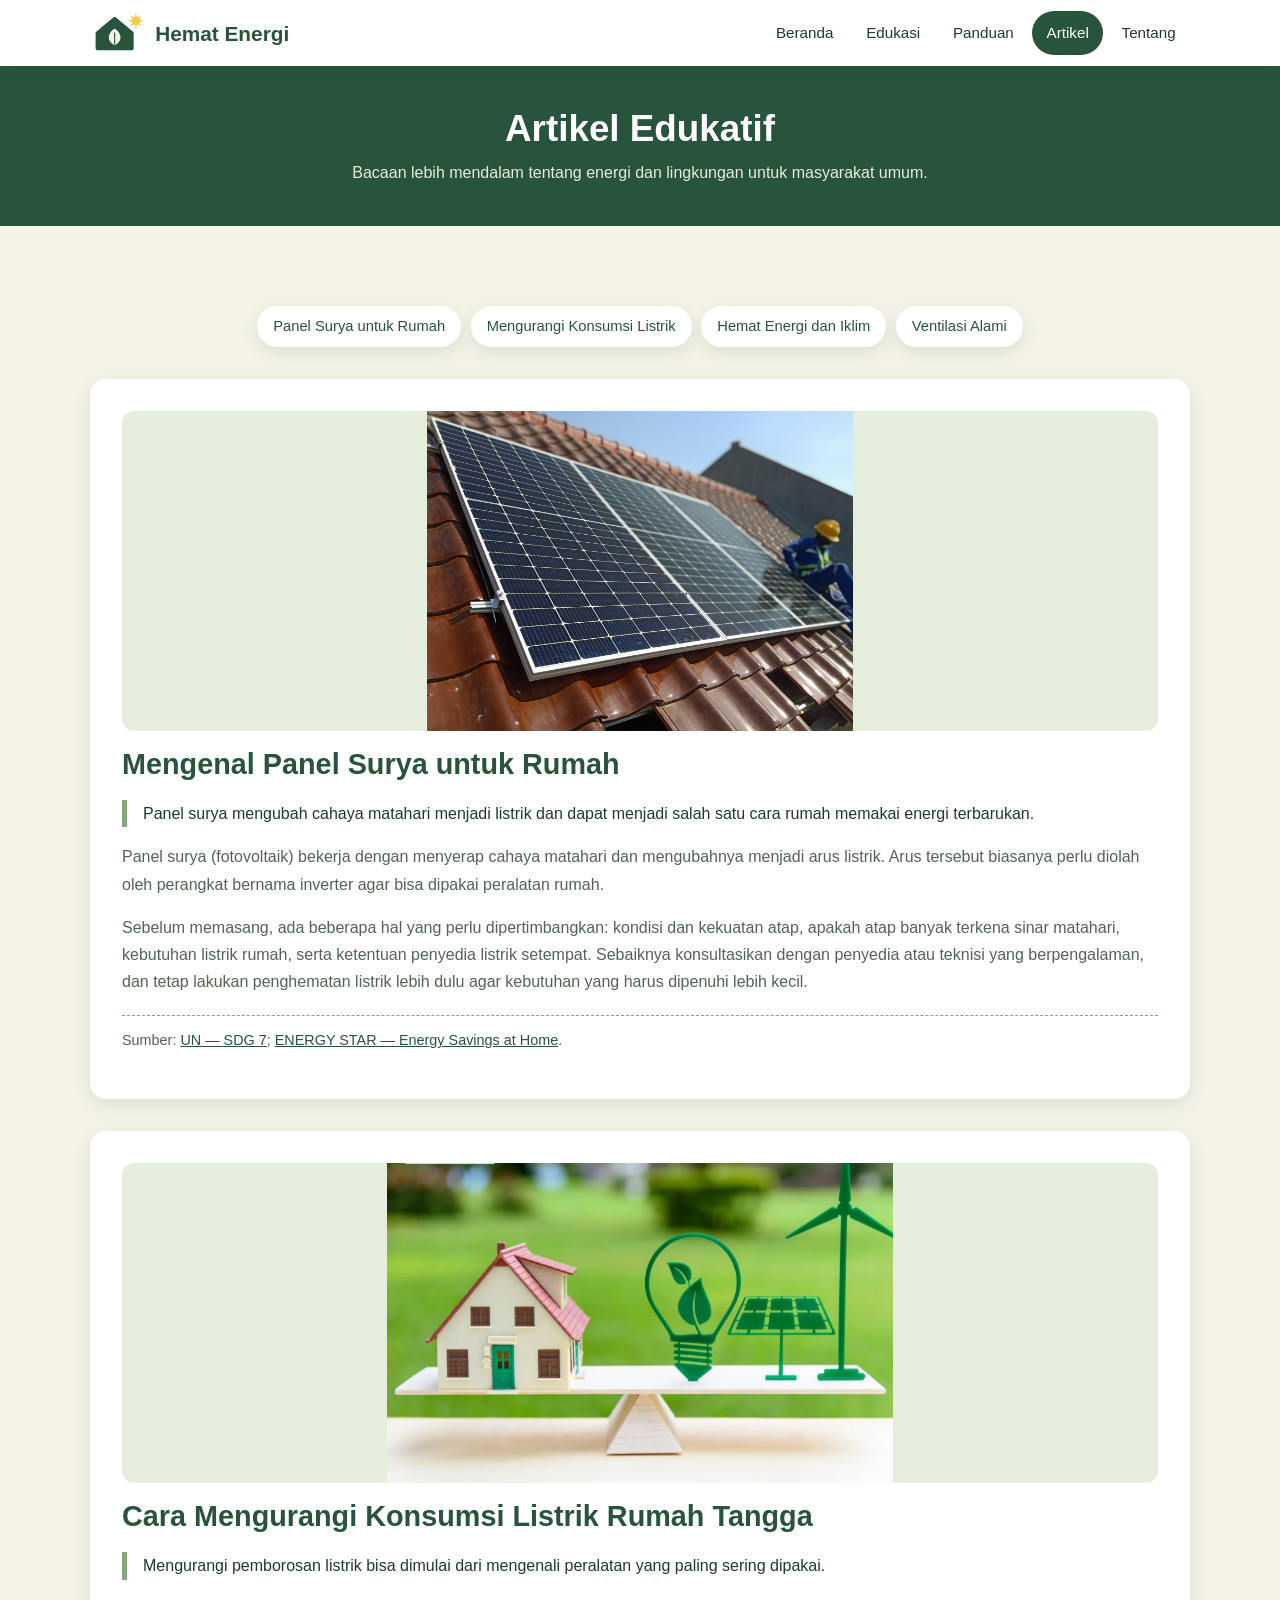
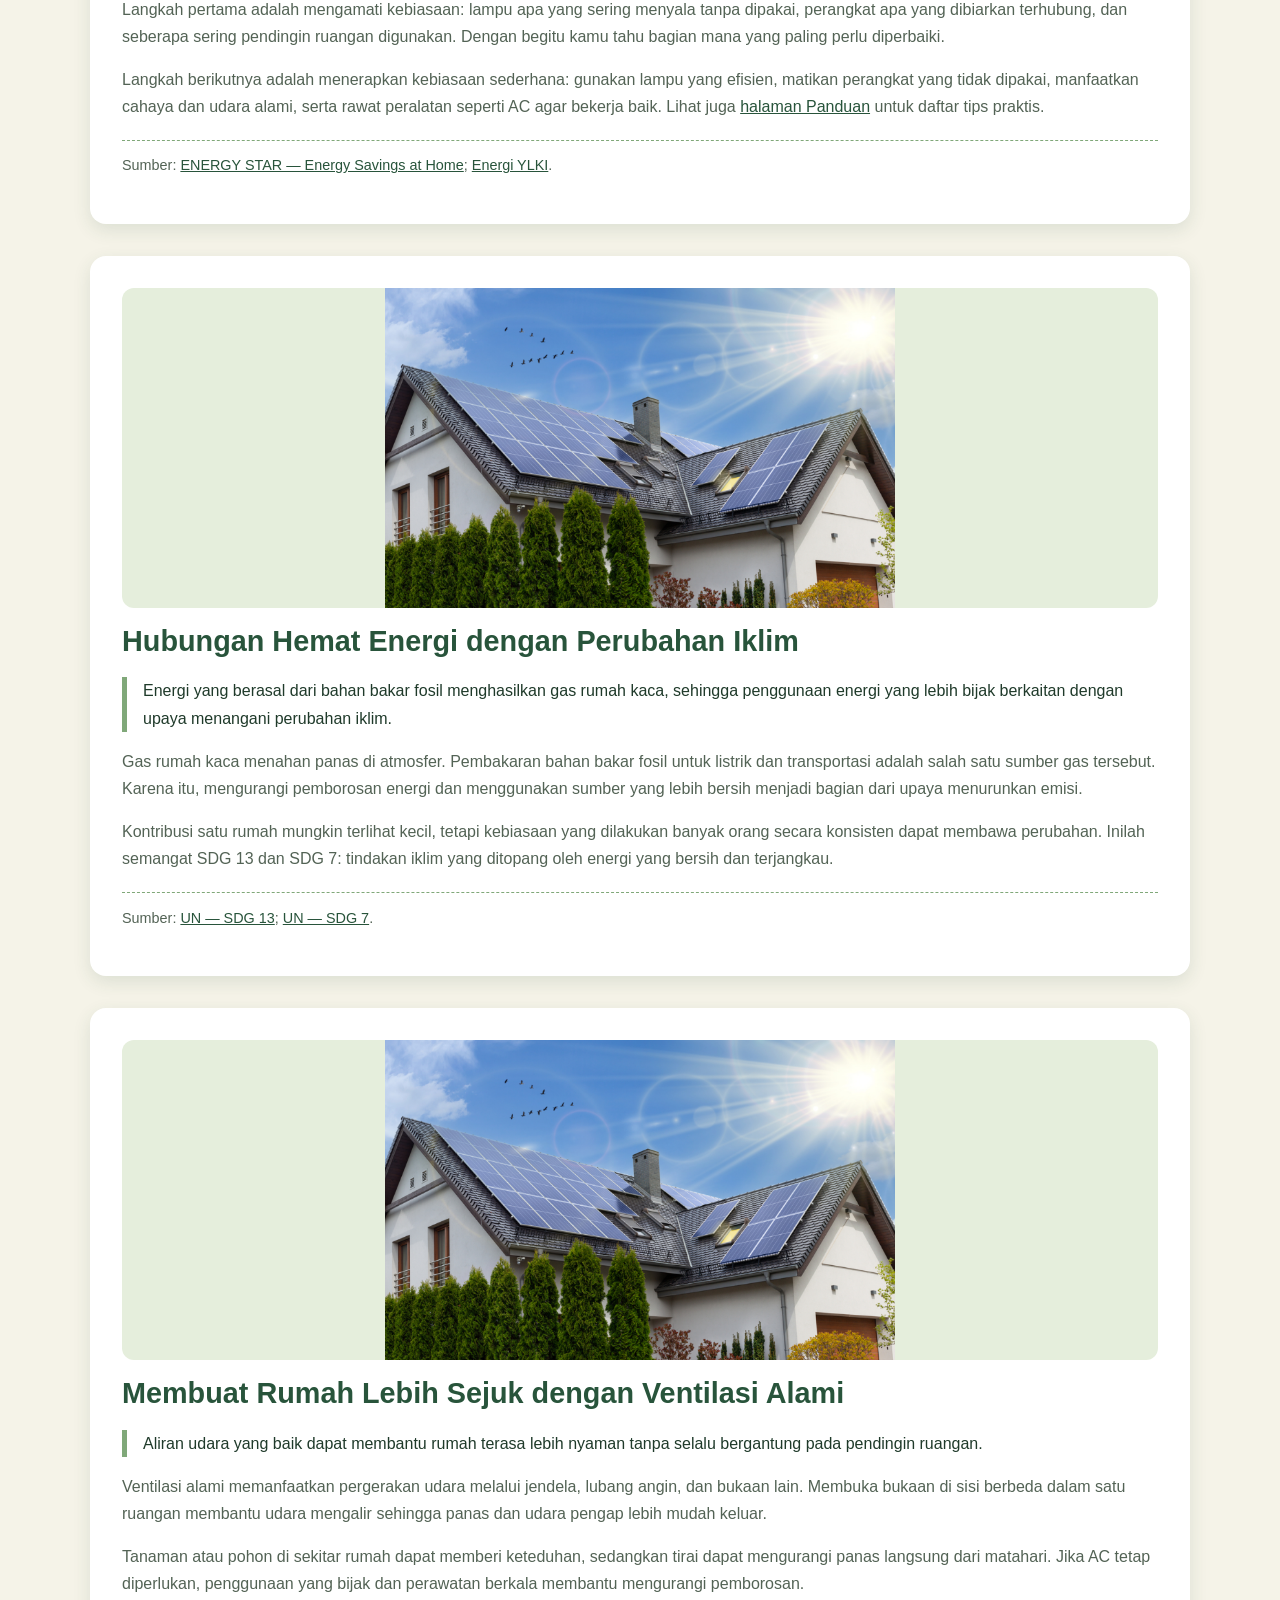
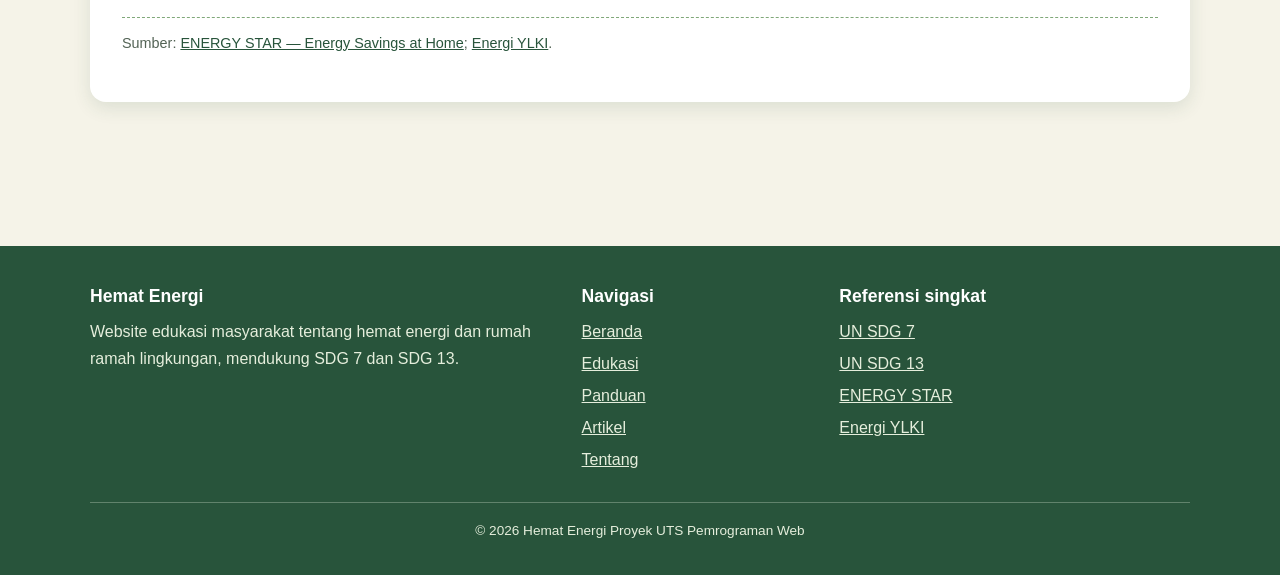
==== commit 0f95d718: "artikel.html" ====
--- a/artikel.html
+++ b/artikel.html
@@ -4,7 +4,7 @@
   <meta charset="UTF-8">
   <meta name="viewport" content="width=device-width, initial-scale=1.0">
   <meta name="description" content="Artikel edukatif: panel surya rumah, mengurangi konsumsi listrik, hemat energi dan perubahan iklim, ventilasi alami.">
-  <title>Artikel — Hemat Energi</title>
+  <title>Artikel Hemat Energi</title>
   <link rel="icon" href="images/favicon.svg" type="image/svg+xml">
   <link rel="stylesheet" href="css/style.css">
 </head>
@@ -102,14 +102,14 @@
         <div>
           <h2>Referensi singkat</h2>
           <ul class="footer-links">
-            <li><a href="https://sdgs.un.org/goals/goal7" target="_blank" rel="noopener">UN — SDG 7</a></li>
-            <li><a href="https://sdgs.un.org/goals/goal13" target="_blank" rel="noopener">UN — SDG 13</a></li>
+            <li><a href="https://sdgs.un.org/goals/goal7" target="_blank" rel="noopener">UN SDG 7</a></li>
+            <li><a href="https://sdgs.un.org/goals/goal13" target="_blank" rel="noopener">UN SDG 13</a></li>
             <li><a href="https://www.energystar.gov/saveathome" target="_blank" rel="noopener">ENERGY STAR</a></li>
             <li><a href="https://energi.ylki.or.id/" target="_blank" rel="noopener">Energi YLKI</a></li>
           </ul>
         </div>
       </div>
-      <p class="footer-bottom">© 2026 Hemat Energi — Proyek UTS Pemrograman Web</p>
+      <p class="footer-bottom">© 2026 Hemat Energi Proyek UTS Pemrograman Web</p>
     </div>
   </footer>
 </body>
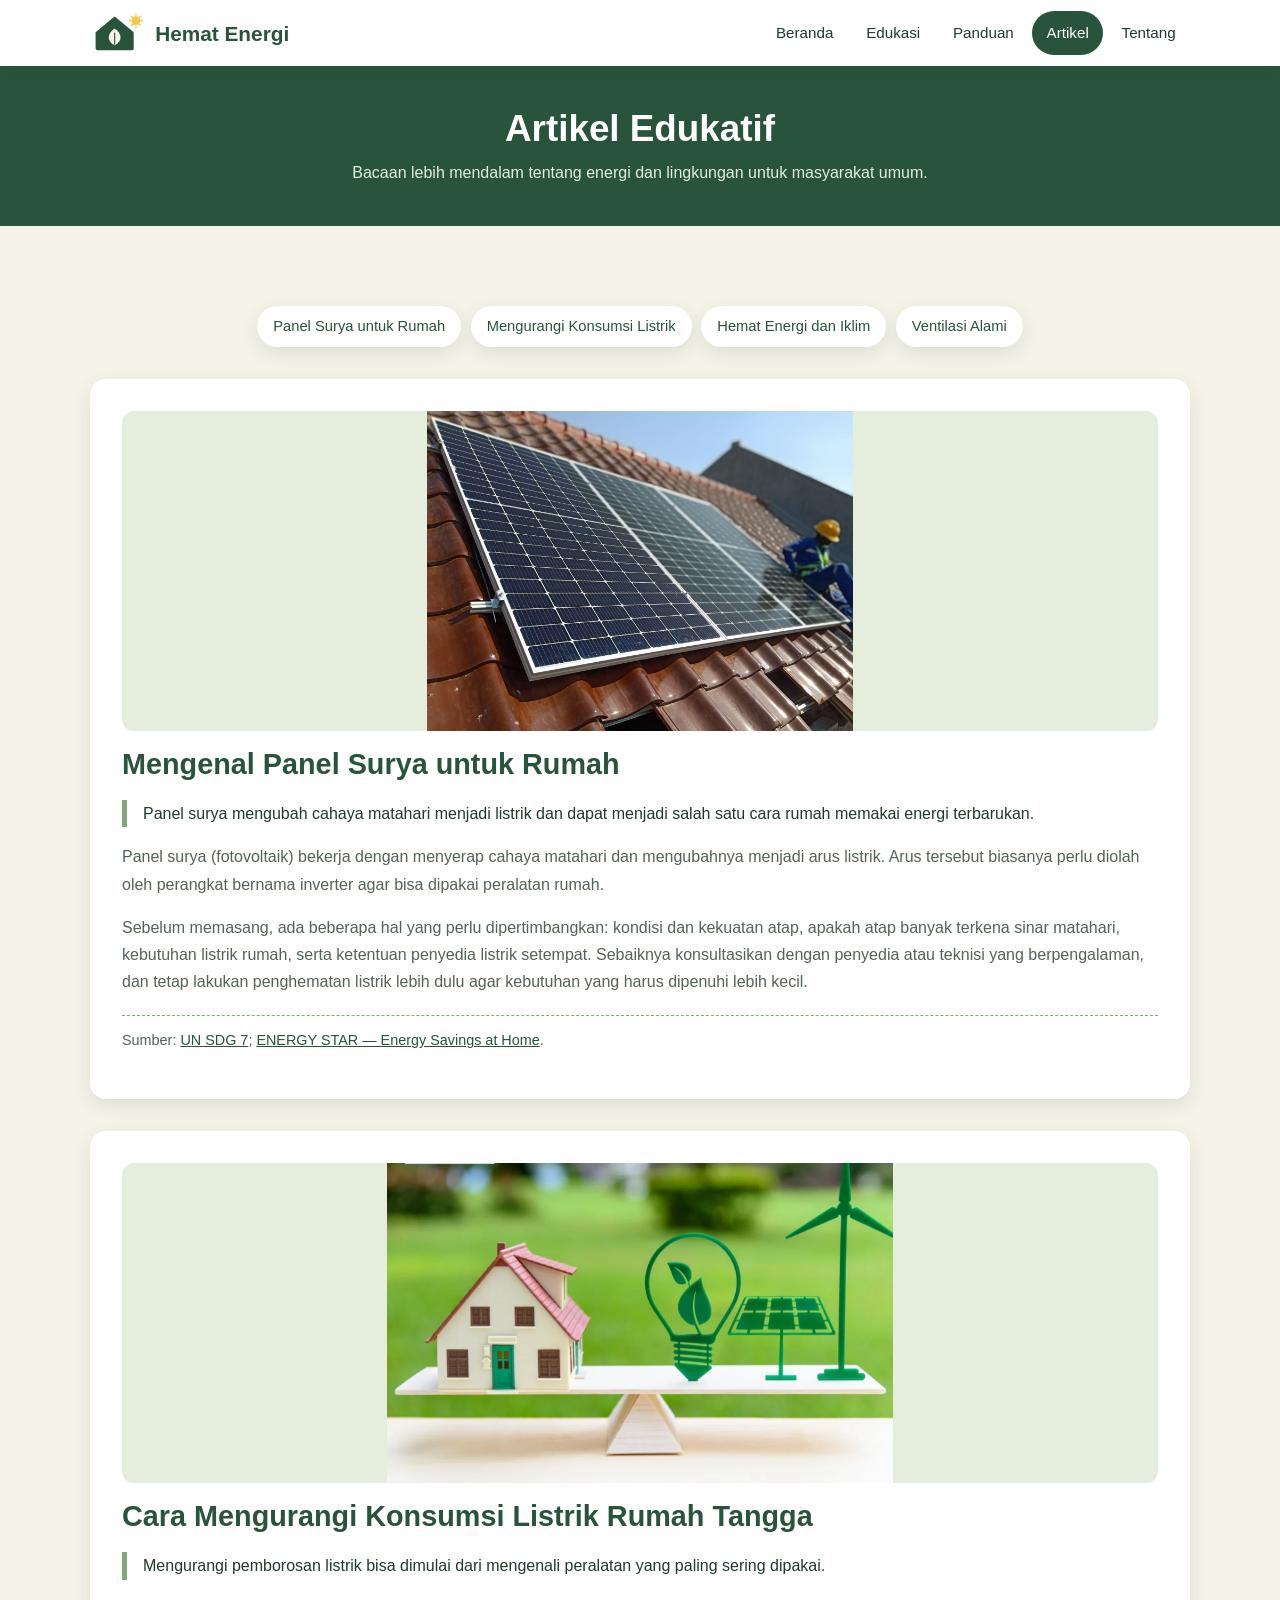
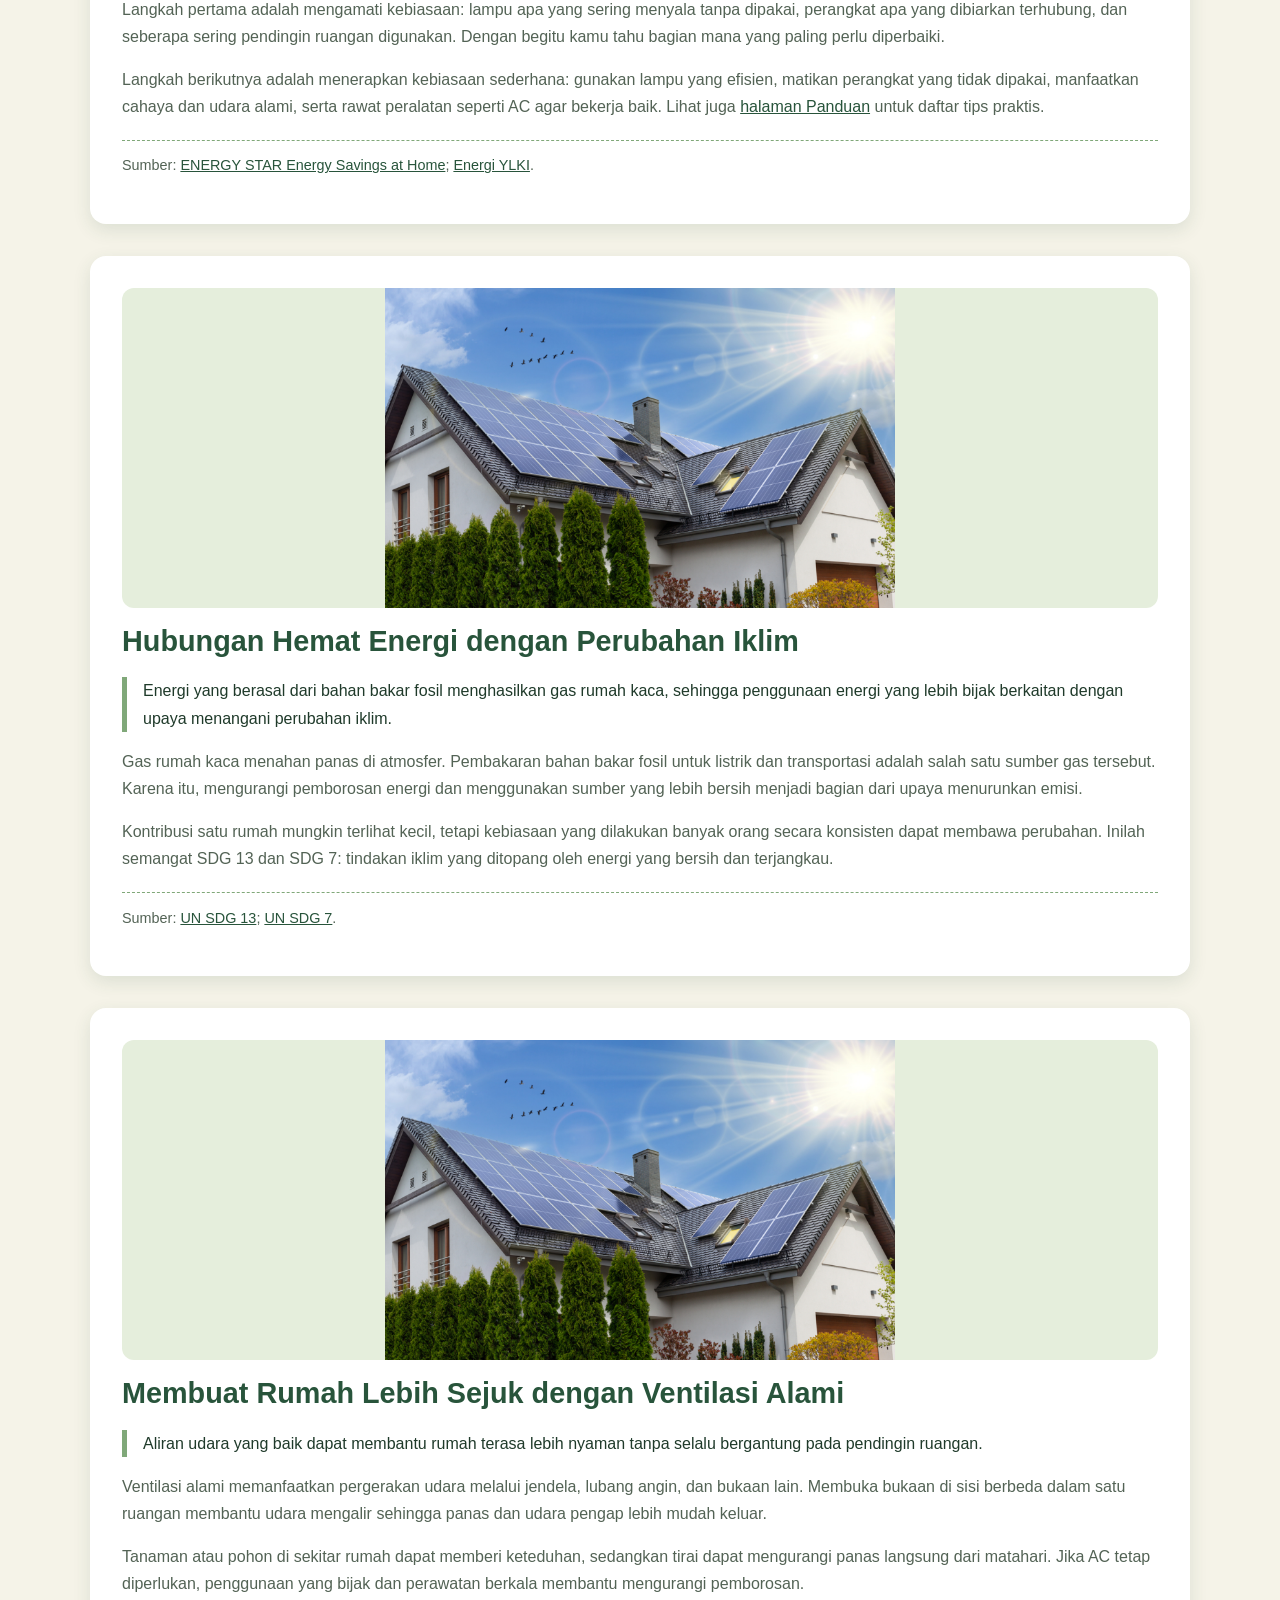
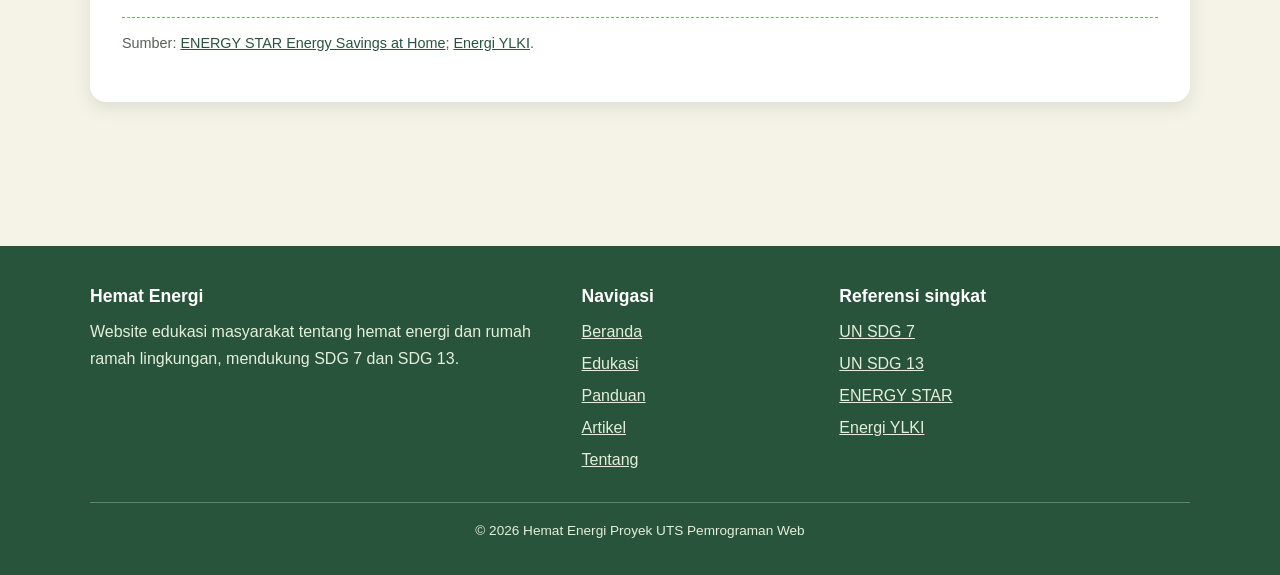
==== commit b5bd9b5c: "artikel.html" ====
--- a/artikel.html
+++ b/artikel.html
@@ -49,7 +49,7 @@
           <p class="summary">Panel surya mengubah cahaya matahari menjadi listrik dan dapat menjadi salah satu cara rumah memakai energi terbarukan.</p>
           <p>Panel surya (fotovoltaik) bekerja dengan menyerap cahaya matahari dan mengubahnya menjadi arus listrik. Arus tersebut biasanya perlu diolah oleh perangkat bernama inverter agar bisa dipakai peralatan rumah.</p>
           <p>Sebelum memasang, ada beberapa hal yang perlu dipertimbangkan: kondisi dan kekuatan atap, apakah atap banyak terkena sinar matahari, kebutuhan listrik rumah, serta ketentuan penyedia listrik setempat. Sebaiknya konsultasikan dengan penyedia atau teknisi yang berpengalaman, dan tetap lakukan penghematan listrik lebih dulu agar kebutuhan yang harus dipenuhi lebih kecil.</p>
-          <p class="source">Sumber: <a href="https://sdgs.un.org/goals/goal7" target="_blank" rel="noopener">UN — SDG 7</a>; <a href="https://www.energystar.gov/saveathome" target="_blank" rel="noopener">ENERGY STAR — Energy Savings at Home</a>.</p>
+          <p class="source">Sumber: <a href="https://sdgs.un.org/goals/goal7" target="_blank" rel="noopener">UN SDG 7</a>; <a href="https://www.energystar.gov/saveathome" target="_blank" rel="noopener">ENERGY STAR — Energy Savings at Home</a>.</p>
         </article>
 
         <article class="article" id="kurangi-listrik">
@@ -58,7 +58,7 @@
           <p class="summary">Mengurangi pemborosan listrik bisa dimulai dari mengenali peralatan yang paling sering dipakai.</p>
           <p>Langkah pertama adalah mengamati kebiasaan: lampu apa yang sering menyala tanpa dipakai, perangkat apa yang dibiarkan terhubung, dan seberapa sering pendingin ruangan digunakan. Dengan begitu kamu tahu bagian mana yang paling perlu diperbaiki.</p>
           <p>Langkah berikutnya adalah menerapkan kebiasaan sederhana: gunakan lampu yang efisien, matikan perangkat yang tidak dipakai, manfaatkan cahaya dan udara alami, serta rawat peralatan seperti AC agar bekerja baik. Lihat juga <a href="panduan.html">halaman Panduan</a> untuk daftar tips praktis.</p>
-          <p class="source">Sumber: <a href="https://www.energystar.gov/saveathome" target="_blank" rel="noopener">ENERGY STAR — Energy Savings at Home</a>; <a href="https://energi.ylki.or.id/" target="_blank" rel="noopener">Energi YLKI</a>.</p>
+          <p class="source">Sumber: <a href="https://www.energystar.gov/saveathome" target="_blank" rel="noopener">ENERGY STAR Energy Savings at Home</a>; <a href="https://energi.ylki.or.id/" target="_blank" rel="noopener">Energi YLKI</a>.</p>
         </article>
 
         <article class="article" id="iklim">
@@ -67,7 +67,7 @@
           <p class="summary">Energi yang berasal dari bahan bakar fosil menghasilkan gas rumah kaca, sehingga penggunaan energi yang lebih bijak berkaitan dengan upaya menangani perubahan iklim.</p>
           <p>Gas rumah kaca menahan panas di atmosfer. Pembakaran bahan bakar fosil untuk listrik dan transportasi adalah salah satu sumber gas tersebut. Karena itu, mengurangi pemborosan energi dan menggunakan sumber yang lebih bersih menjadi bagian dari upaya menurunkan emisi.</p>
           <p>Kontribusi satu rumah mungkin terlihat kecil, tetapi kebiasaan yang dilakukan banyak orang secara konsisten dapat membawa perubahan. Inilah semangat SDG 13 dan SDG 7: tindakan iklim yang ditopang oleh energi yang bersih dan terjangkau.</p>
-          <p class="source">Sumber: <a href="https://sdgs.un.org/goals/goal13" target="_blank" rel="noopener">UN — SDG 13</a>; <a href="https://sdgs.un.org/goals/goal7" target="_blank" rel="noopener">UN — SDG 7</a>.</p>
+          <p class="source">Sumber: <a href="https://sdgs.un.org/goals/goal13" target="_blank" rel="noopener">UN SDG 13</a>; <a href="https://sdgs.un.org/goals/goal7" target="_blank" rel="noopener">UN SDG 7</a>.</p>
         </article>
 
         <article class="article" id="ventilasi">
@@ -76,7 +76,7 @@
           <p class="summary">Aliran udara yang baik dapat membantu rumah terasa lebih nyaman tanpa selalu bergantung pada pendingin ruangan.</p>
           <p>Ventilasi alami memanfaatkan pergerakan udara melalui jendela, lubang angin, dan bukaan lain. Membuka bukaan di sisi berbeda dalam satu ruangan membantu udara mengalir sehingga panas dan udara pengap lebih mudah keluar.</p>
           <p>Tanaman atau pohon di sekitar rumah dapat memberi keteduhan, sedangkan tirai dapat mengurangi panas langsung dari matahari. Jika AC tetap diperlukan, penggunaan yang bijak dan perawatan berkala membantu mengurangi pemborosan.</p>
-          <p class="source">Sumber: <a href="https://www.energystar.gov/saveathome" target="_blank" rel="noopener">ENERGY STAR — Energy Savings at Home</a>; <a href="https://energi.ylki.or.id/" target="_blank" rel="noopener">Energi YLKI</a>.</p>
+          <p class="source">Sumber: <a href="https://www.energystar.gov/saveathome" target="_blank" rel="noopener">ENERGY STAR Energy Savings at Home</a>; <a href="https://energi.ylki.or.id/" target="_blank" rel="noopener">Energi YLKI</a>.</p>
         </article>
       </div>
     </section>
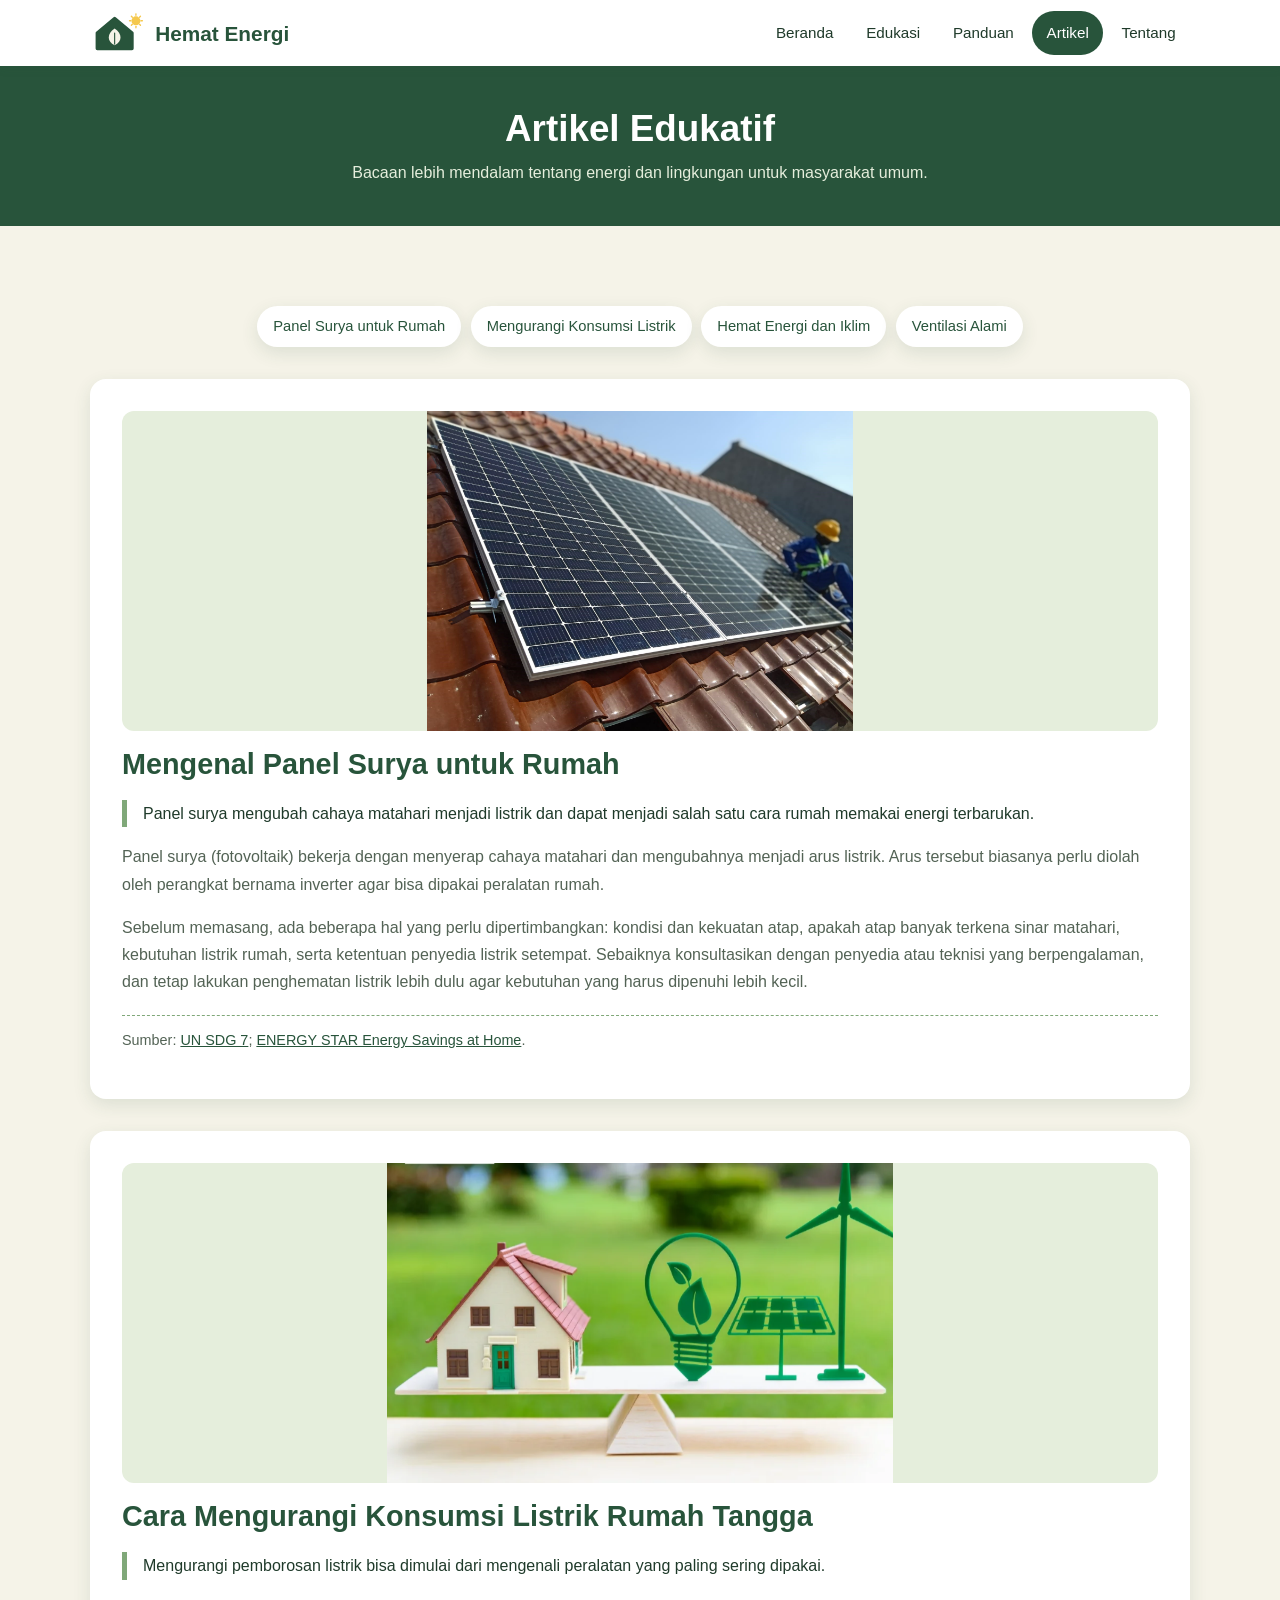
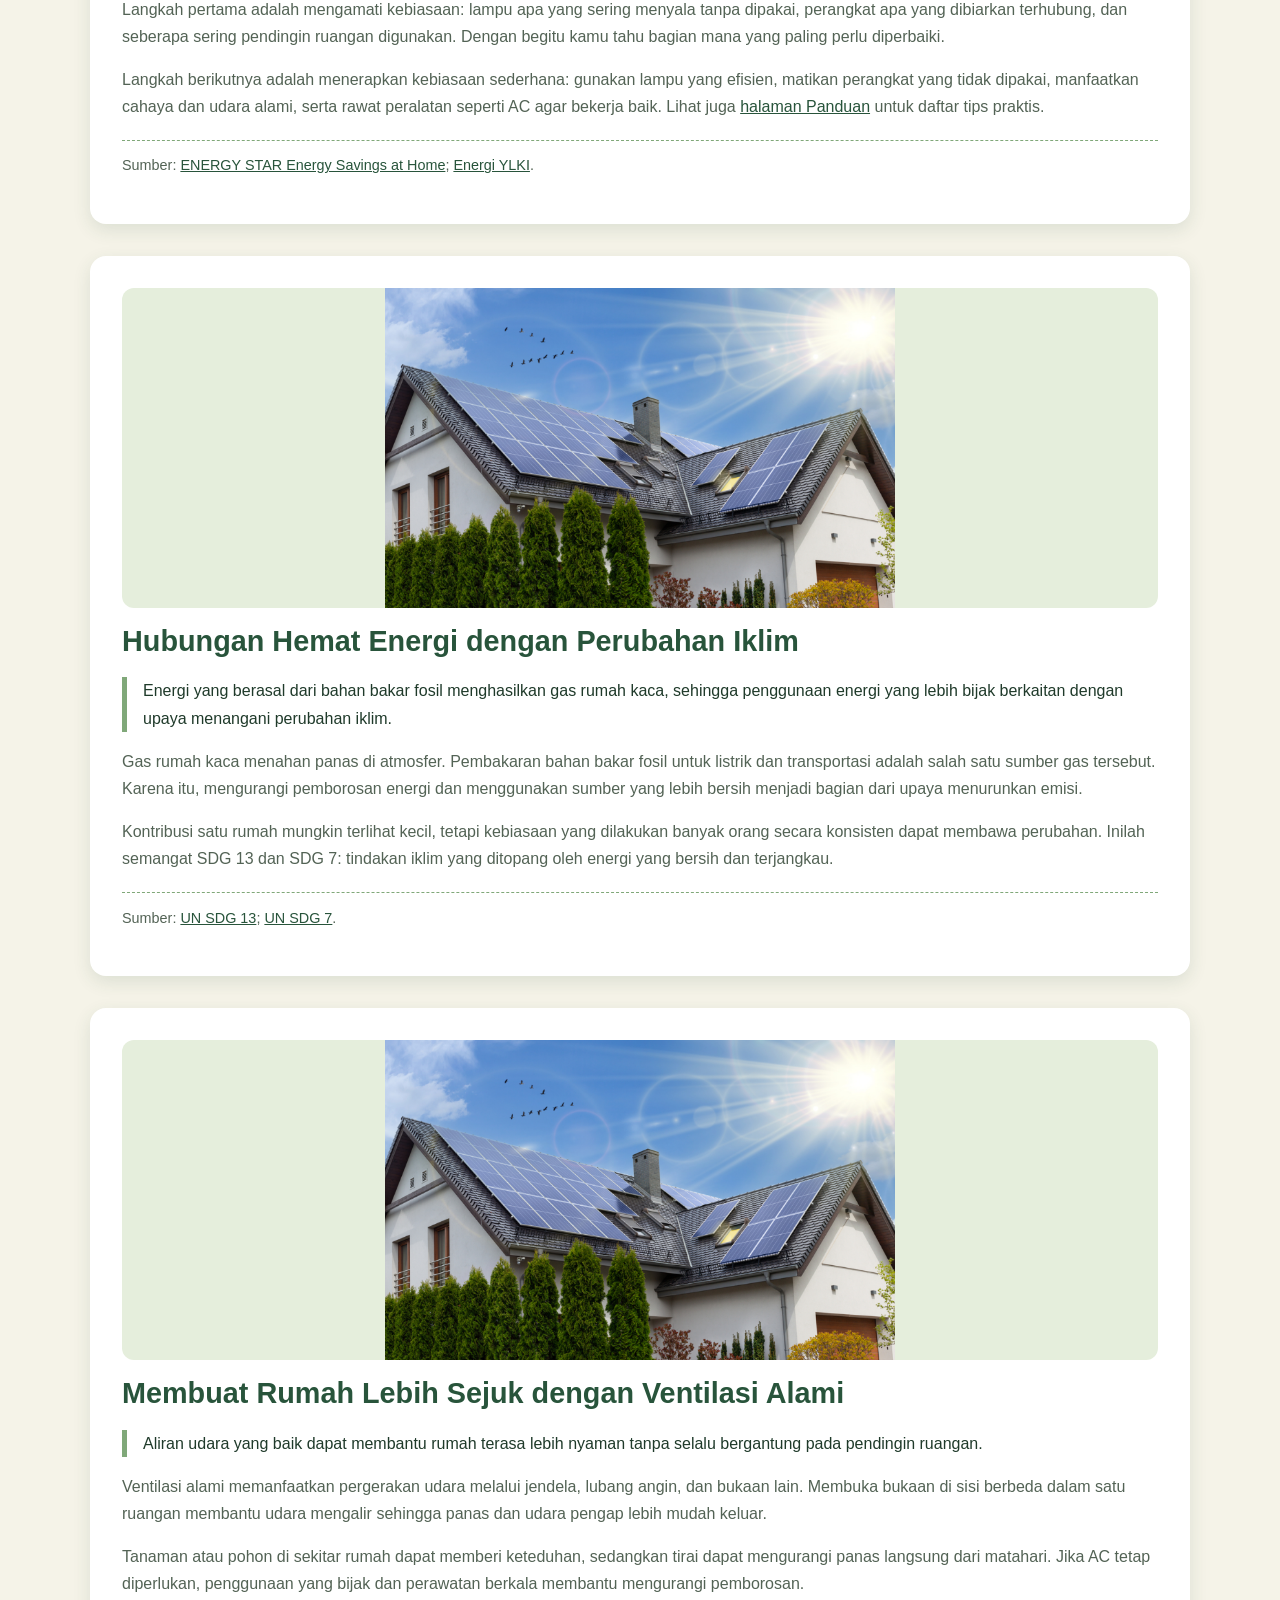
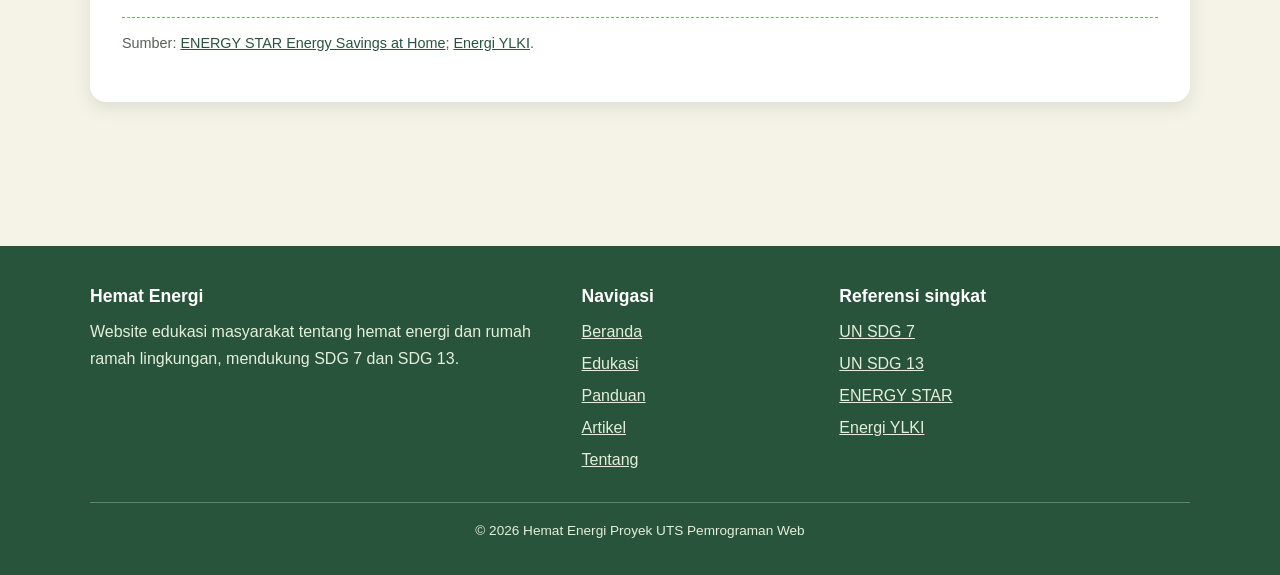
==== commit 3d5dab4e: "artikel.html" ====
--- a/artikel.html
+++ b/artikel.html
@@ -49,7 +49,7 @@
           <p class="summary">Panel surya mengubah cahaya matahari menjadi listrik dan dapat menjadi salah satu cara rumah memakai energi terbarukan.</p>
           <p>Panel surya (fotovoltaik) bekerja dengan menyerap cahaya matahari dan mengubahnya menjadi arus listrik. Arus tersebut biasanya perlu diolah oleh perangkat bernama inverter agar bisa dipakai peralatan rumah.</p>
           <p>Sebelum memasang, ada beberapa hal yang perlu dipertimbangkan: kondisi dan kekuatan atap, apakah atap banyak terkena sinar matahari, kebutuhan listrik rumah, serta ketentuan penyedia listrik setempat. Sebaiknya konsultasikan dengan penyedia atau teknisi yang berpengalaman, dan tetap lakukan penghematan listrik lebih dulu agar kebutuhan yang harus dipenuhi lebih kecil.</p>
-          <p class="source">Sumber: <a href="https://sdgs.un.org/goals/goal7" target="_blank" rel="noopener">UN SDG 7</a>; <a href="https://www.energystar.gov/saveathome" target="_blank" rel="noopener">ENERGY STAR — Energy Savings at Home</a>.</p>
+          <p class="source">Sumber: <a href="https://sdgs.un.org/goals/goal7" target="_blank" rel="noopener">UN SDG 7</a>; <a href="https://www.energystar.gov/saveathome" target="_blank" rel="noopener">ENERGY STAR Energy Savings at Home</a>.</p>
         </article>
 
         <article class="article" id="kurangi-listrik">
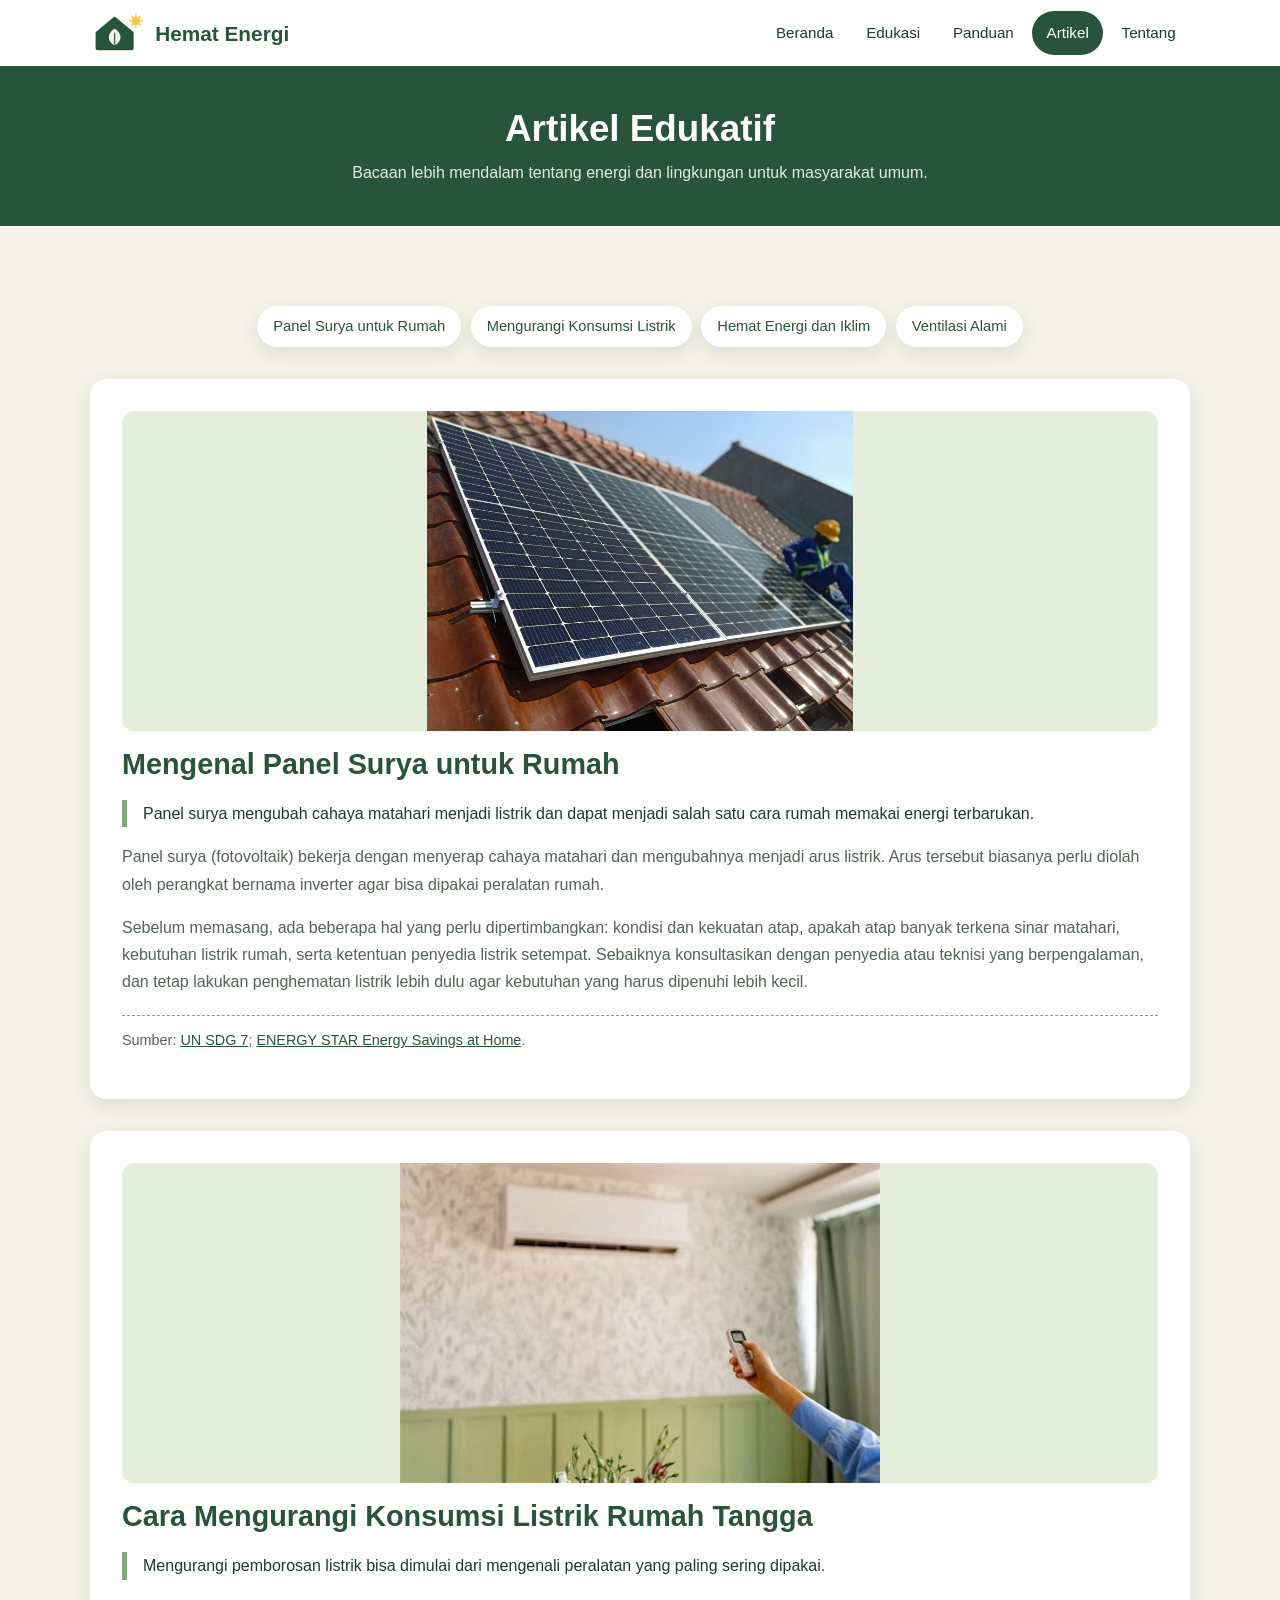
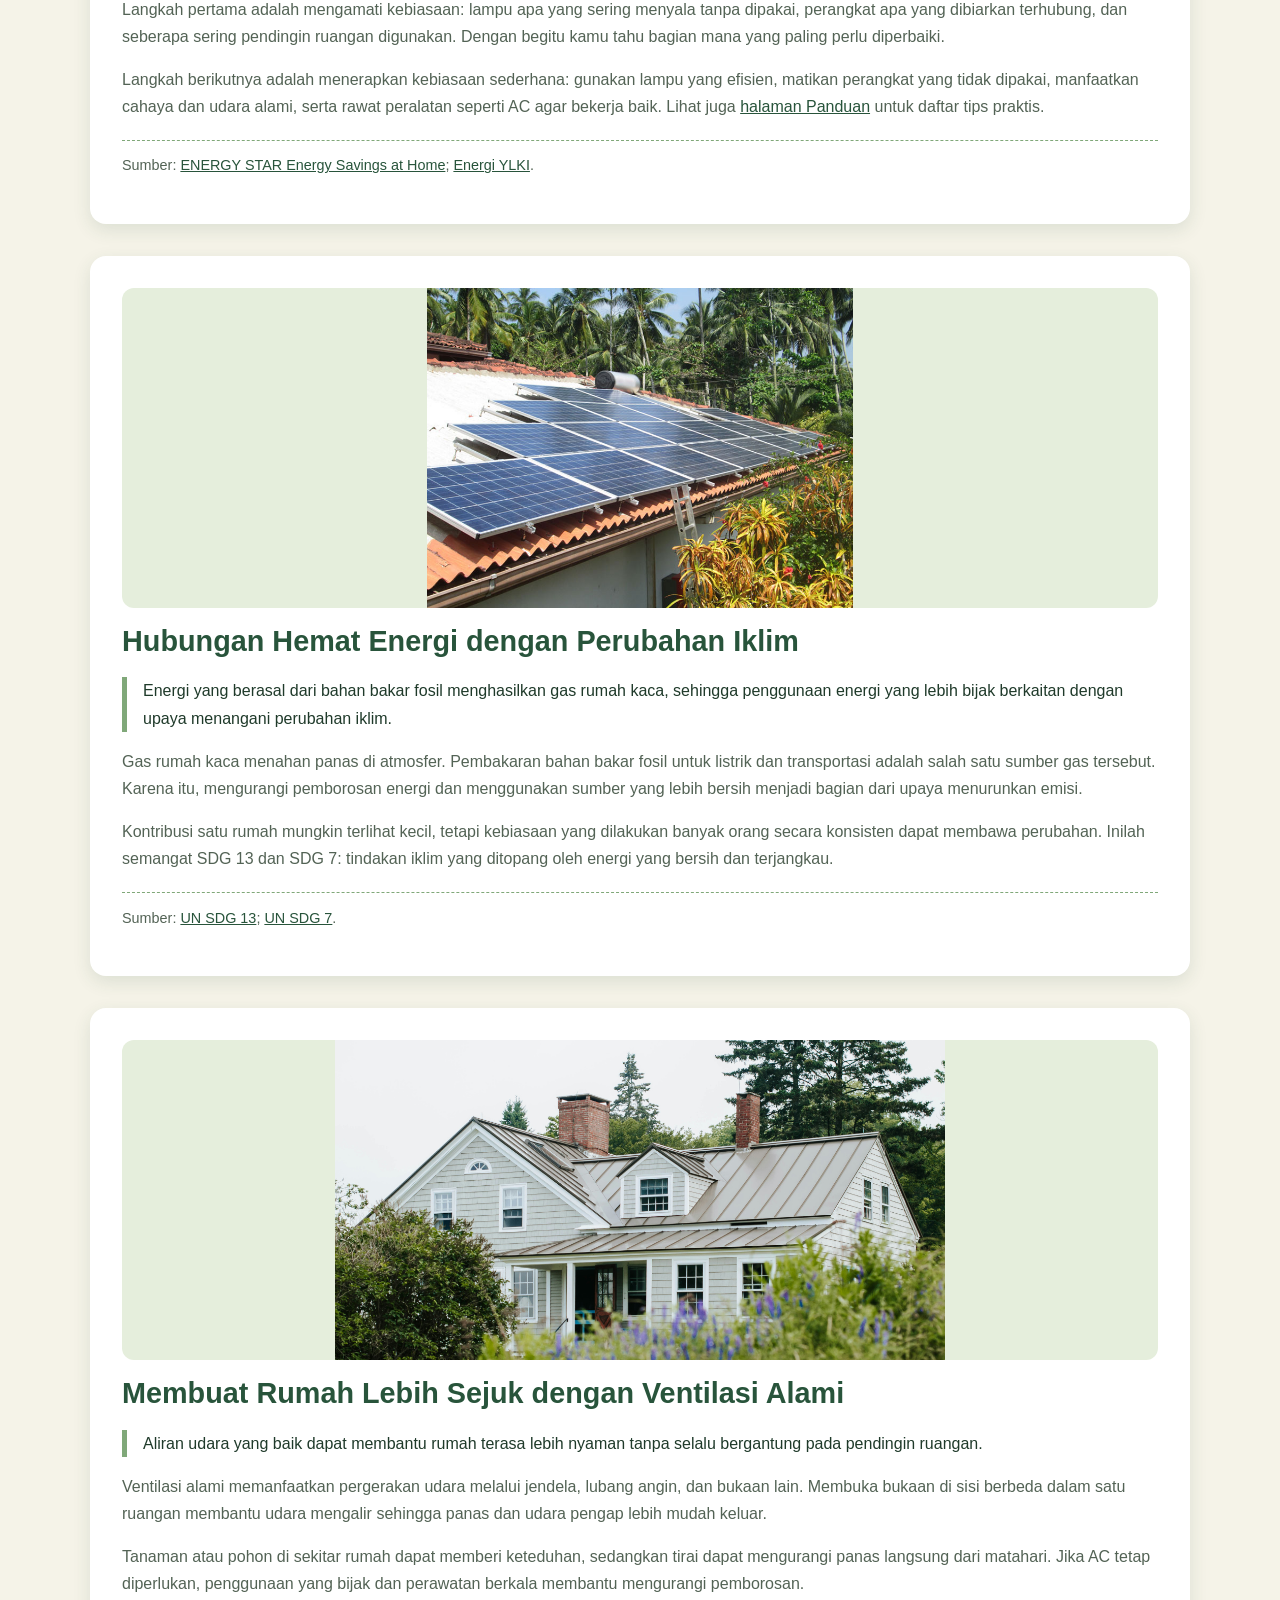
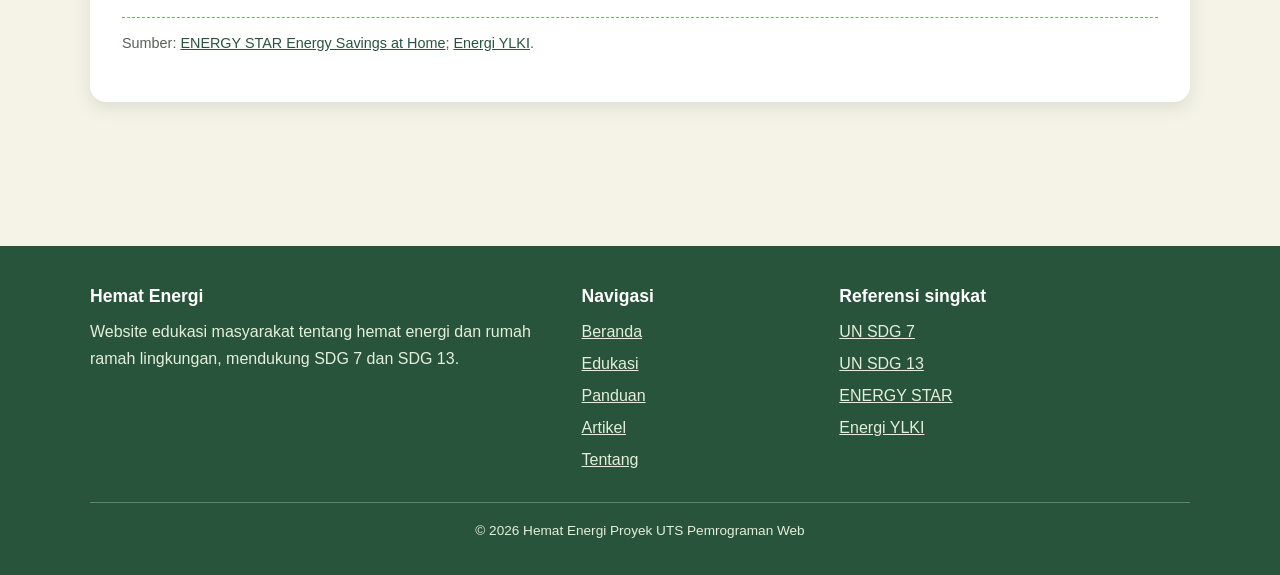
==== commit 99d64977: "artikel.html" ====
--- a/artikel.html
+++ b/artikel.html
@@ -53,7 +53,7 @@
         </article>
 
         <article class="article" id="kurangi-listrik">
-          <img src="images/energy-saving.png" alt="Ilustrasi lampu hemat energi dengan daun hijau" width="640" height="360" loading="lazy">
+          <img src="images/hemat-listrik.png" alt="Ilustrasi lampu hemat energi dengan daun hijau" width="640" height="360" loading="lazy">
           <h2>Cara Mengurangi Konsumsi Listrik Rumah Tangga</h2>
           <p class="summary">Mengurangi pemborosan listrik bisa dimulai dari mengenali peralatan yang paling sering dipakai.</p>
           <p>Langkah pertama adalah mengamati kebiasaan: lampu apa yang sering menyala tanpa dipakai, perangkat apa yang dibiarkan terhubung, dan seberapa sering pendingin ruangan digunakan. Dengan begitu kamu tahu bagian mana yang paling perlu diperbaiki.</p>
@@ -62,7 +62,7 @@
         </article>
 
         <article class="article" id="iklim">
-          <img src="images/rumah-hemat-energi.png" alt="Ilustrasi rumah ramah lingkungan dengan panel surya dan pohon" width="640" height="440" loading="lazy">
+          <img src="images/panel-pohon.png" alt="Ilustrasi rumah ramah lingkungan dengan panel surya dan pohon" width="640" height="440" loading="lazy">
           <h2>Hubungan Hemat Energi dengan Perubahan Iklim</h2>
           <p class="summary">Energi yang berasal dari bahan bakar fosil menghasilkan gas rumah kaca, sehingga penggunaan energi yang lebih bijak berkaitan dengan upaya menangani perubahan iklim.</p>
           <p>Gas rumah kaca menahan panas di atmosfer. Pembakaran bahan bakar fosil untuk listrik dan transportasi adalah salah satu sumber gas tersebut. Karena itu, mengurangi pemborosan energi dan menggunakan sumber yang lebih bersih menjadi bagian dari upaya menurunkan emisi.</p>
@@ -71,7 +71,7 @@
         </article>
 
         <article class="article" id="ventilasi">
-          <img src="images/rumah-hemat-energi.png" alt="Ilustrasi rumah dengan jendela dan pepohonan di sekitarnya" width="640" height="440" loading="lazy">
+          <img src="images/jendela.png" alt="Ilustrasi rumah dengan jendela dan pepohonan di sekitarnya" width="640" height="440" loading="lazy">
           <h2>Membuat Rumah Lebih Sejuk dengan Ventilasi Alami</h2>
           <p class="summary">Aliran udara yang baik dapat membantu rumah terasa lebih nyaman tanpa selalu bergantung pada pendingin ruangan.</p>
           <p>Ventilasi alami memanfaatkan pergerakan udara melalui jendela, lubang angin, dan bukaan lain. Membuka bukaan di sisi berbeda dalam satu ruangan membantu udara mengalir sehingga panas dan udara pengap lebih mudah keluar.</p>
